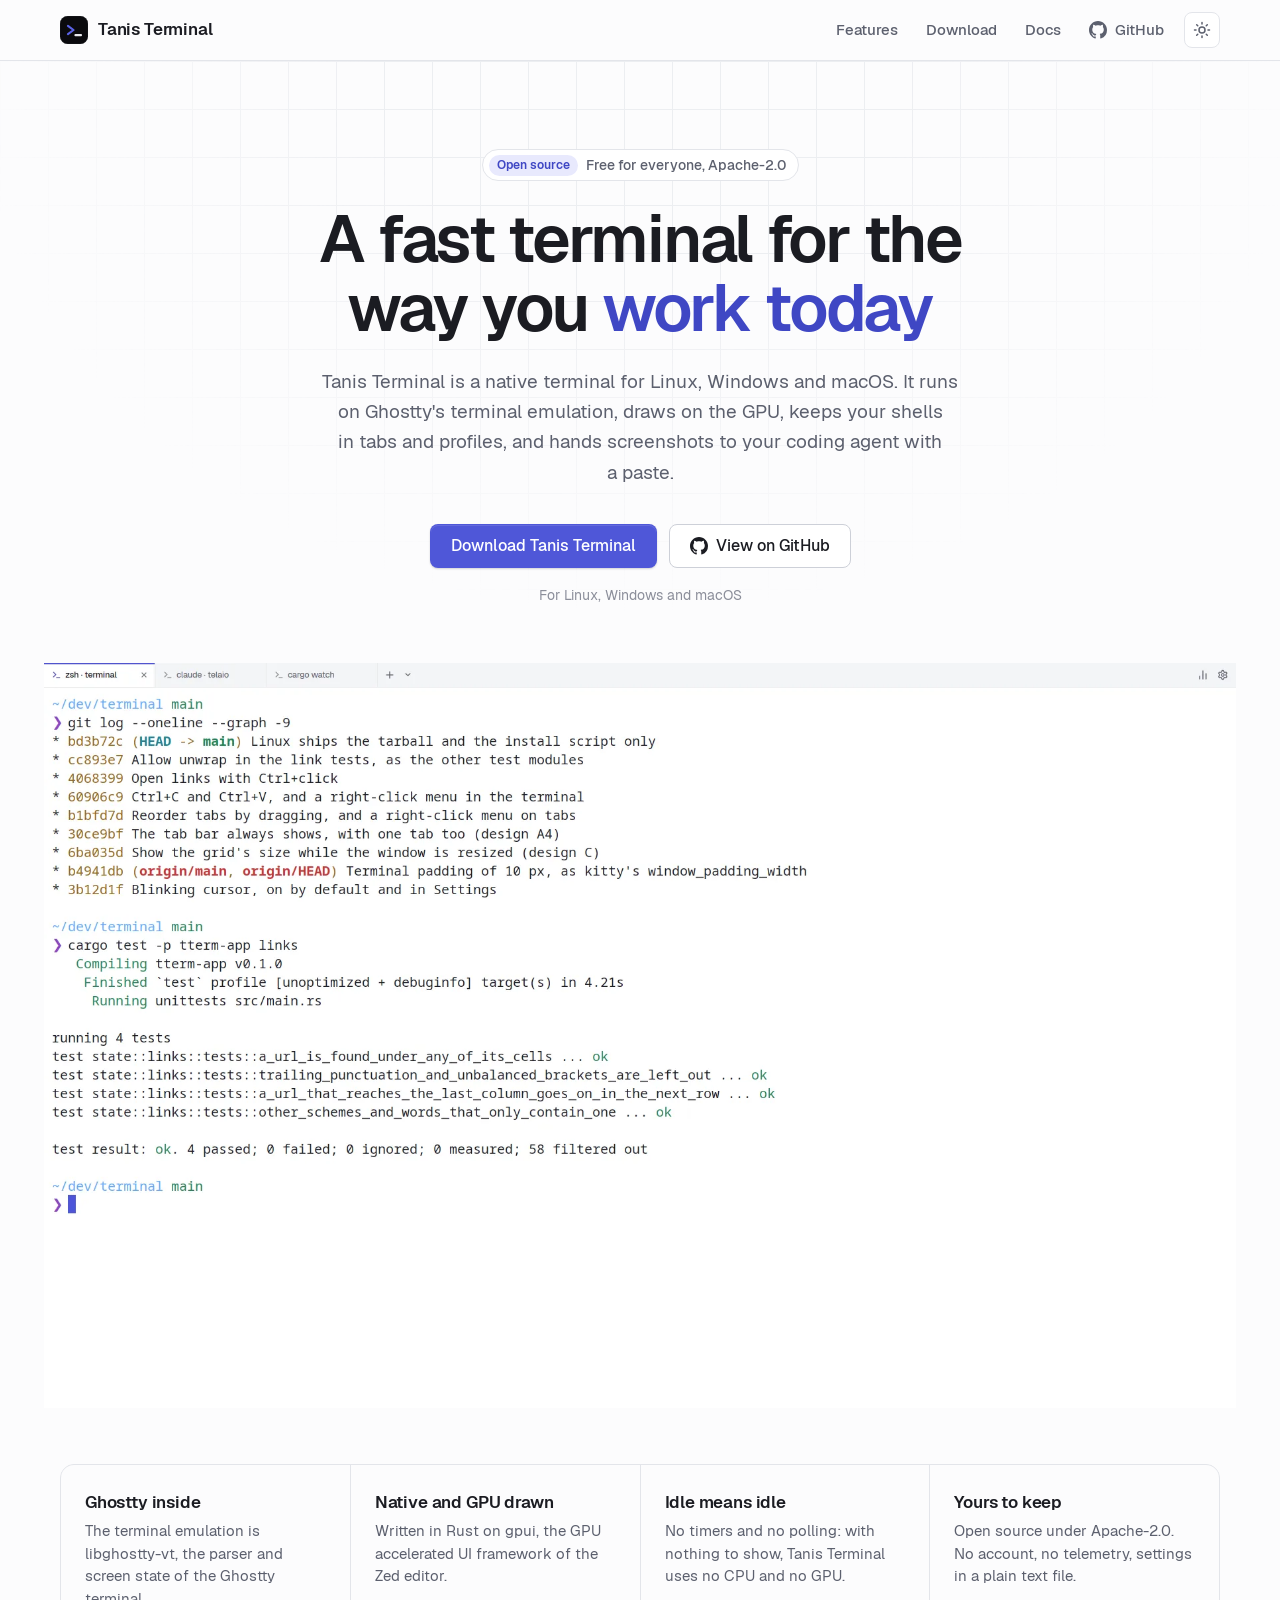
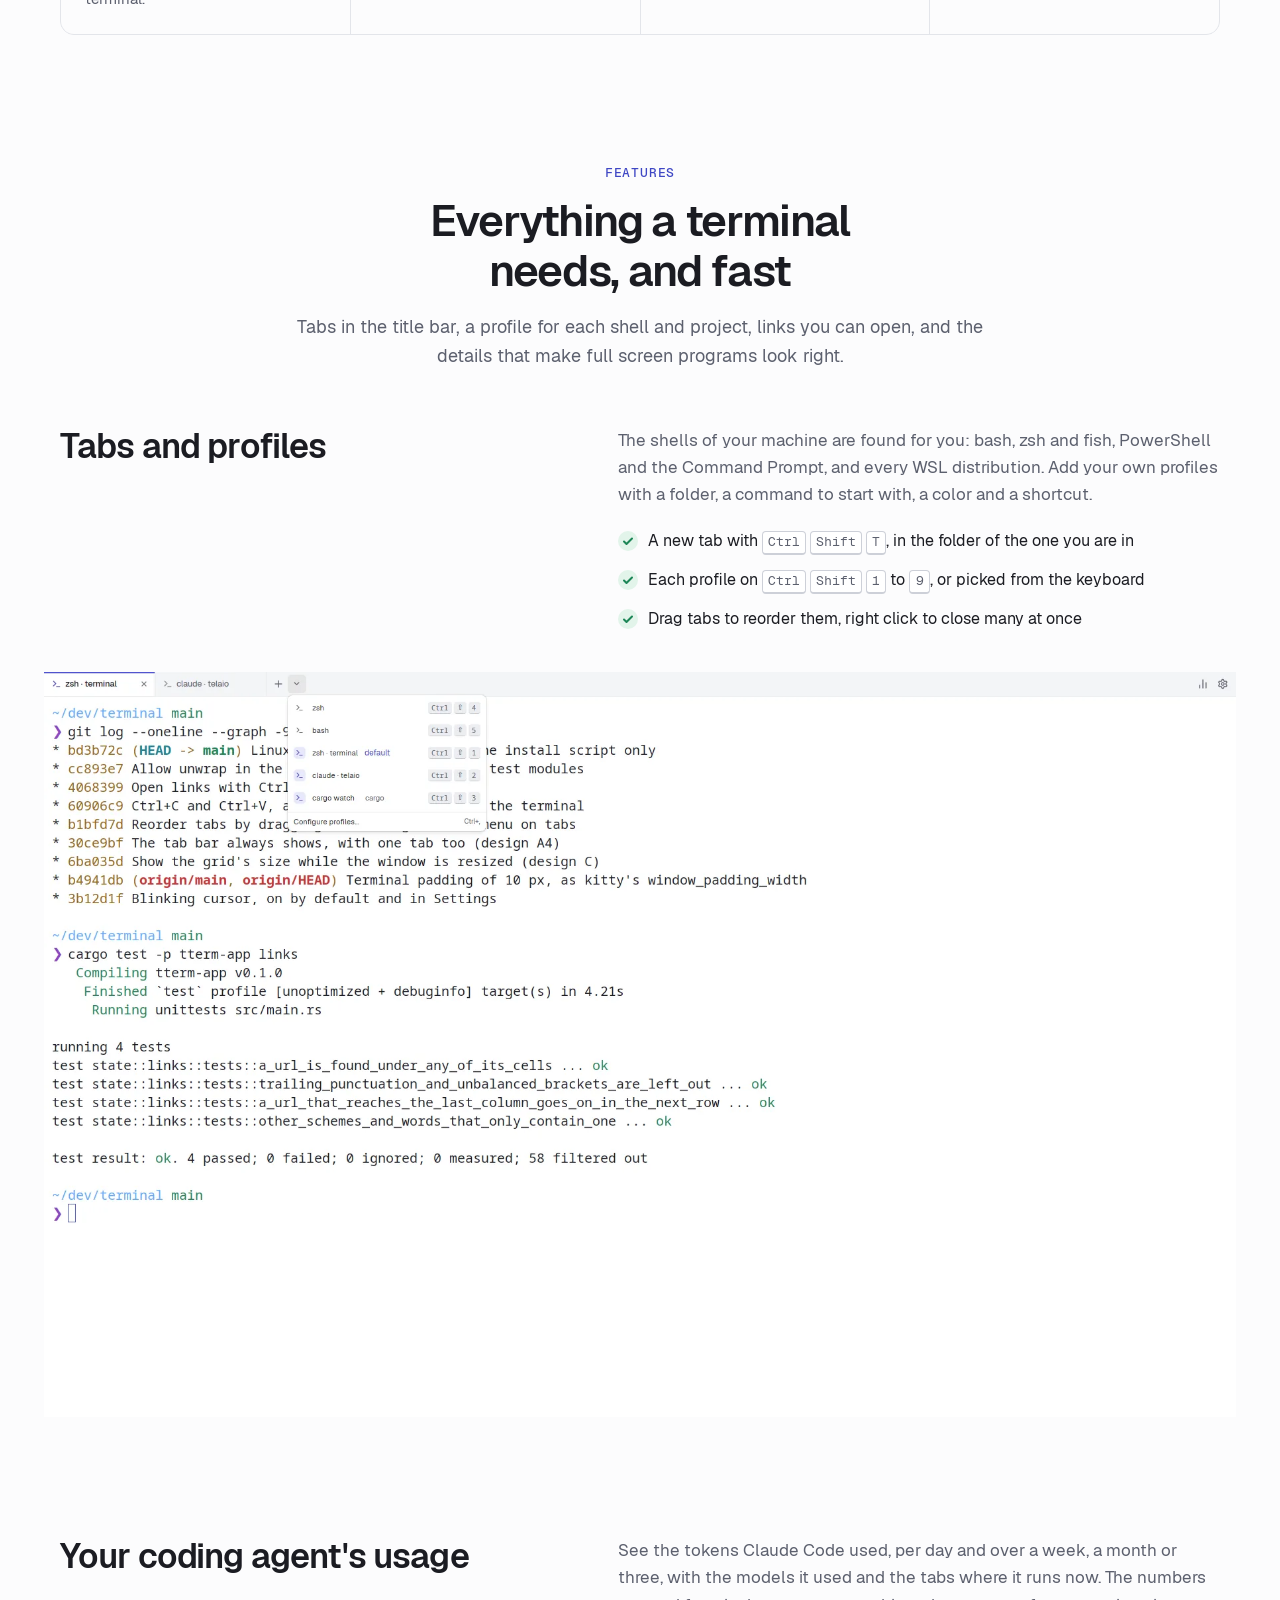
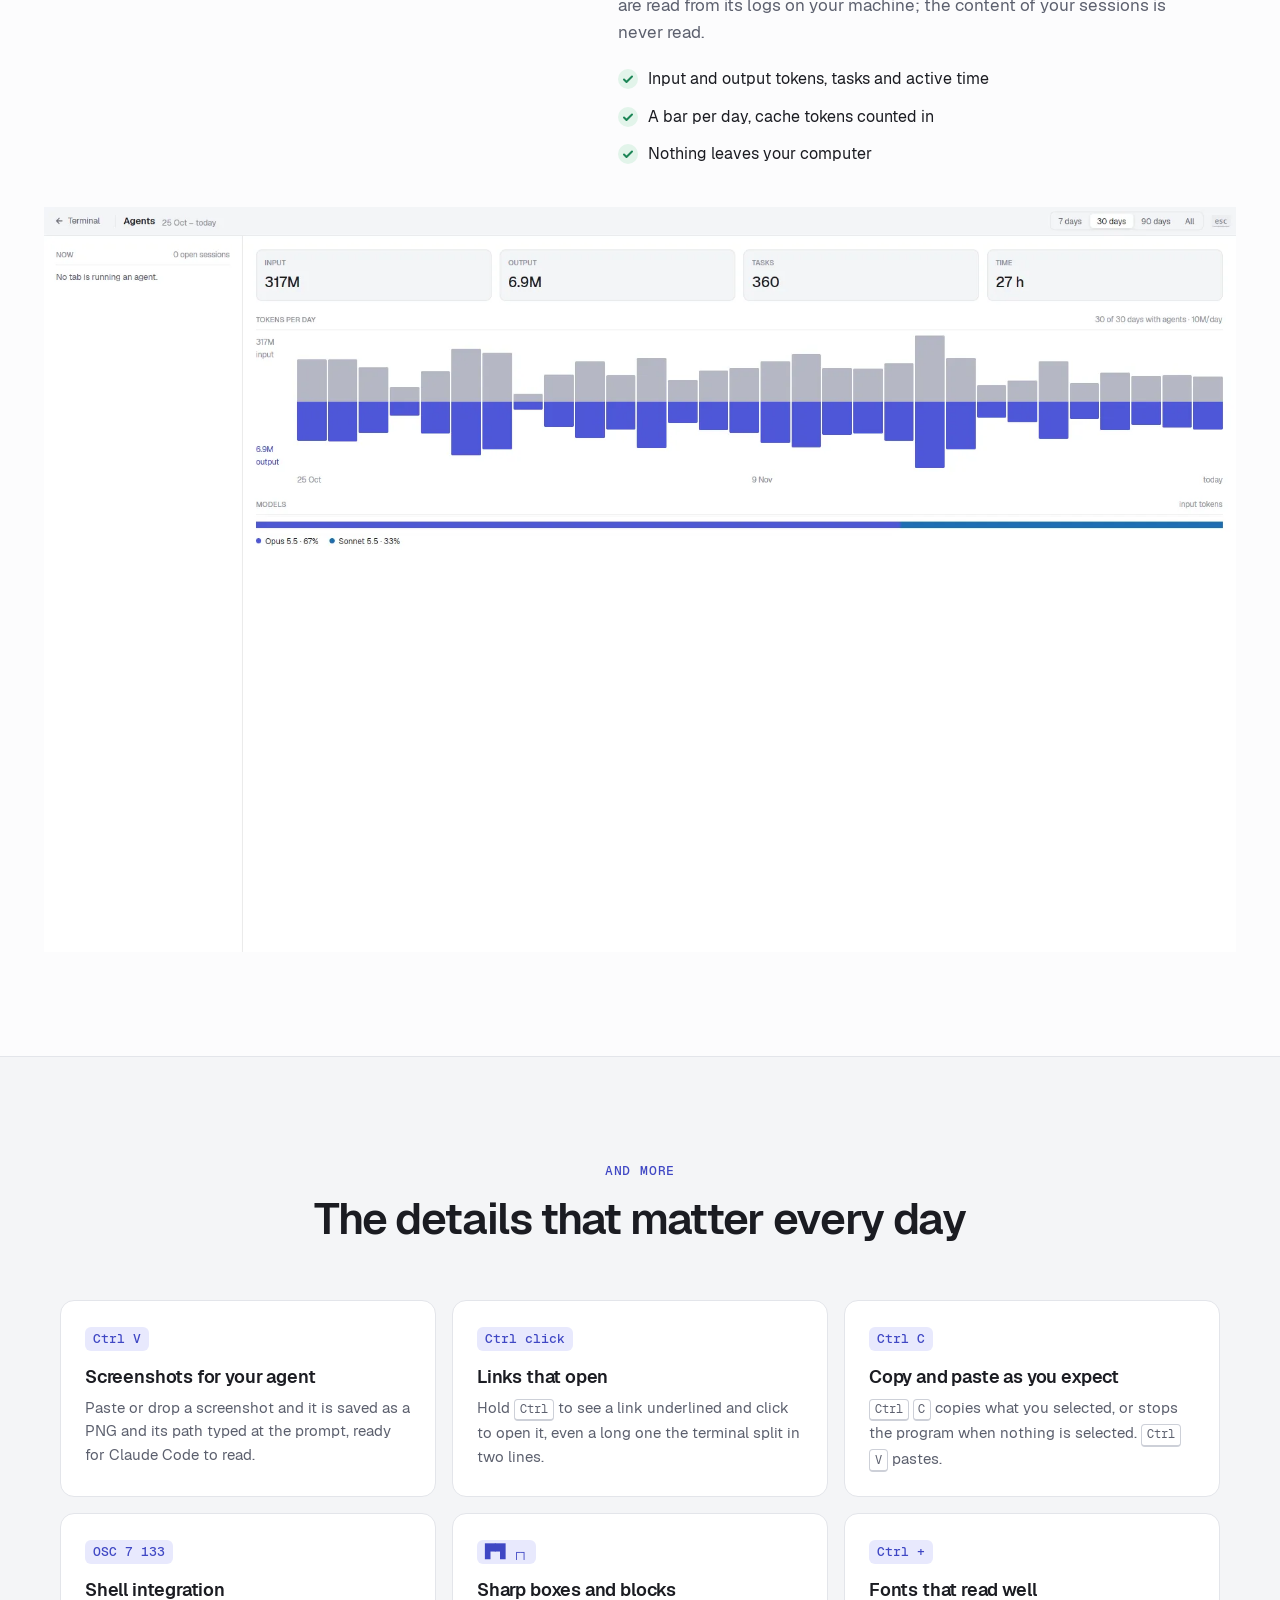
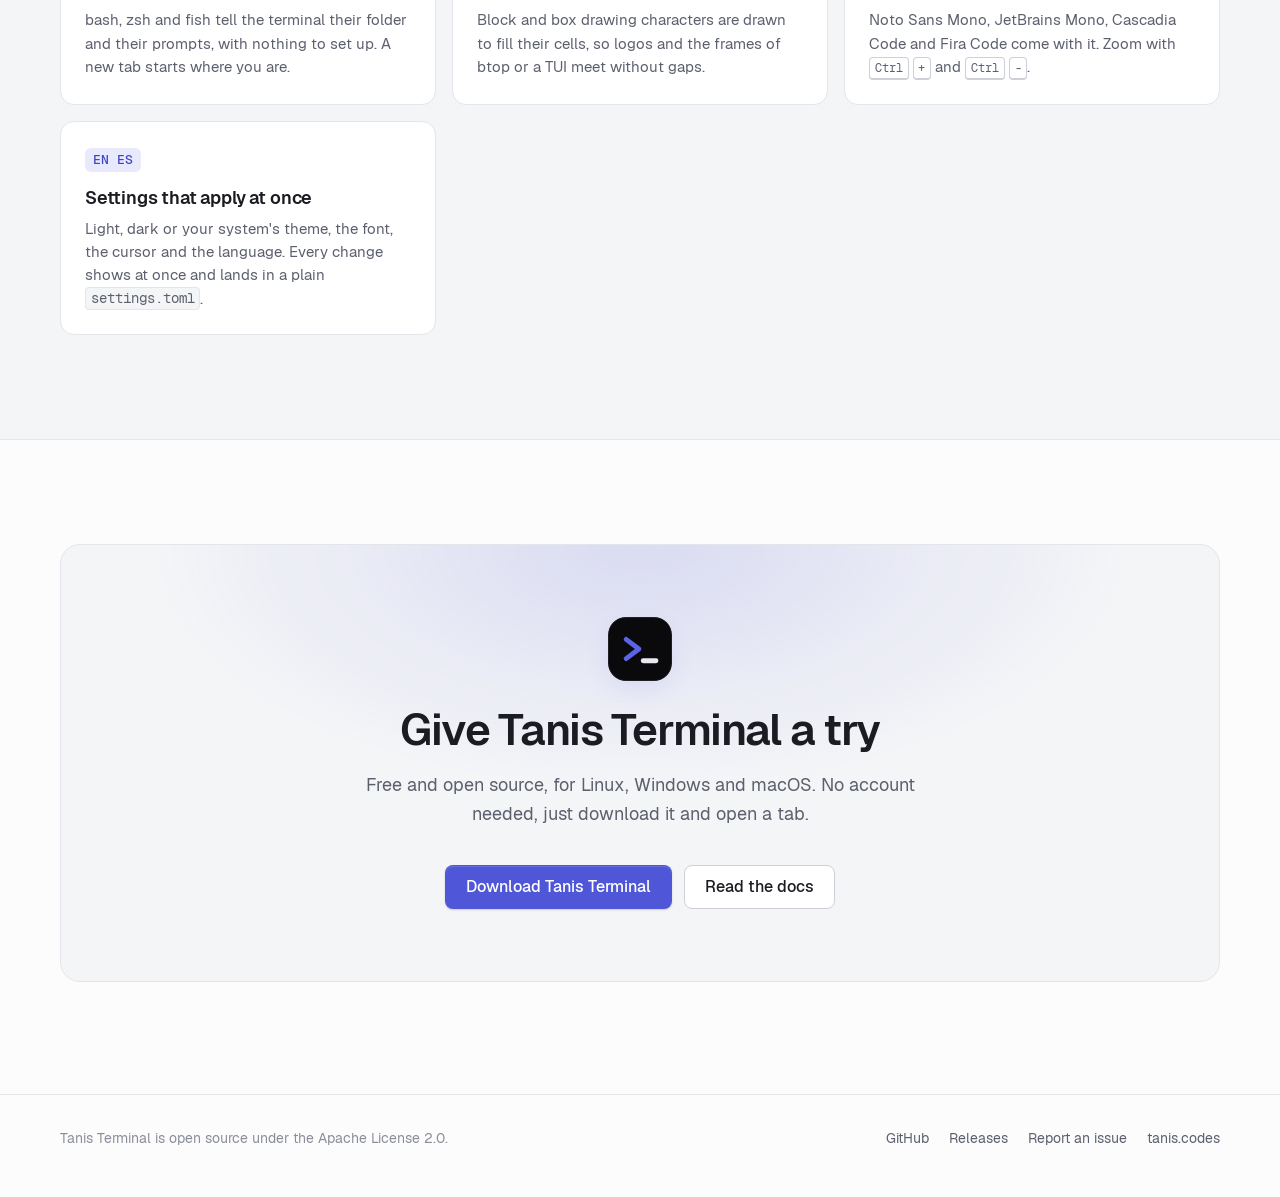
==== site/index.html @ 6de0fdd9 "Website and user docs at terminal.tanis.codes (#12) The site was only serving install.sh, so the add" ====
<!doctype html>
<html lang="en">
<head>
    <meta charset="utf-8">
    <meta name="viewport" content="width=device-width, initial-scale=1">
    <title>Tanis Terminal, a fast native terminal</title>
    <meta name="description" content="Tanis Terminal (tterm) is a fast, native terminal for Linux, Windows and macOS, built on Ghostty's terminal emulation. Tabs and profiles, screenshots ready for coding agents, and nothing running while idle.">
    <meta name="author" content="Estanislao Pérez Nartallo">
    <meta name="color-scheme" content="light dark">
    <meta name="theme-color" content="#fcfcfd" media="(prefers-color-scheme: light)">
    <meta name="theme-color" content="#15161a" media="(prefers-color-scheme: dark)">
    <link rel="canonical" href="https://terminal.tanis.codes/">
    <link rel="icon" href="favicon.ico" sizes="48x48">
    <link rel="icon" href="img/logo.svg" type="image/svg+xml">
    <link rel="apple-touch-icon" href="img/icon-512.png">
    <link rel="manifest" href="site.webmanifest">
    <meta property="og:type" content="website">
    <meta property="og:site_name" content="Tanis Terminal">
    <meta property="og:locale" content="en_US">
    <meta property="og:title" content="Tanis Terminal, a fast native terminal">
    <meta property="og:description" content="Tanis Terminal (tterm) is a fast, native terminal for Linux, Windows and macOS, built on Ghostty's terminal emulation. Tabs and profiles, screenshots ready for coding agents, and nothing running while idle.">
    <meta property="og:url" content="https://terminal.tanis.codes/">
    <meta property="og:image" content="https://terminal.tanis.codes/img/og.png">
    <meta property="og:image:type" content="image/png">
    <meta property="og:image:width" content="1200">
    <meta property="og:image:height" content="630">
    <meta property="og:image:alt" content="The Tanis Terminal window: three tabs in the title bar, a Git log and the output of cargo test.">
    <meta name="twitter:card" content="summary_large_image">
    <meta name="twitter:title" content="Tanis Terminal, a fast native terminal">
    <meta name="twitter:description" content="Tanis Terminal (tterm) is a fast, native terminal for Linux, Windows and macOS, built on Ghostty's terminal emulation. Tabs and profiles, screenshots ready for coding agents, and nothing running while idle.">
    <meta name="twitter:image" content="https://terminal.tanis.codes/img/og.png">
    <script type="application/ld+json">
    {
        "@context": "https://schema.org",
        "@type": "SoftwareApplication",
        "name": "Tanis Terminal",
        "alternateName": "tterm",
        "description": "A fast, native terminal emulator for Linux, Windows and macOS, built on libghostty-vt.",
        "url": "https://terminal.tanis.codes/",
        "downloadUrl": "https://terminal.tanis.codes/install.html",
        "applicationCategory": "DeveloperApplication",
        "operatingSystem": "Linux, Windows, macOS",
        "image": "https://terminal.tanis.codes/img/og.png",
        "screenshot": "https://terminal.tanis.codes/img/hero-light.webp",
        "license": "https://www.apache.org/licenses/LICENSE-2.0",
        "isAccessibleForFree": true,
        "offers": { "@type": "Offer", "price": "0", "priceCurrency": "USD" },
        "author": { "@type": "Person", "name": "Estanislao Pérez Nartallo", "url": "https://tanis.codes" },
        "sameAs": ["https://github.com/tanisperez/terminal"]
    }
    </script>
    <link rel="preload" href="fonts/Geist-Regular.woff2" as="font" type="font/woff2" crossorigin>
    <link rel="preload" href="fonts/Geist-SemiBold.woff2" as="font" type="font/woff2" crossorigin>
    <link rel="stylesheet" href="css/style.css">
    <script src="js/theme.js"></script>
</head>
<body>
    <a class="skip" href="#main">Skip to content</a>

    <header class="site-header">
        <div class="wrap">
            <a class="brand" href="./">
                <img src="img/logo.svg" alt="" width="28" height="28">
                Tanis Terminal
            </a>
            <nav class="nav" aria-label="Main">
                <a class="nav-wide" href="./#features">Features</a>
                <a href="install.html">Download</a>
                <a href="docs/">Docs</a>
                <a class="nav-github" href="https://github.com/tanisperez/terminal" aria-label="Tanis Terminal on GitHub">
                    <svg viewBox="0 0 16 16" aria-hidden="true"><path d="M8 0C3.58 0 0 3.58 0 8c0 3.54 2.29 6.53 5.47 7.59.4.07.55-.17.55-.38 0-.19-.01-.82-.01-1.49-2.01.37-2.53-.49-2.69-.94-.09-.23-.48-.94-.82-1.13-.28-.15-.68-.52-.01-.53.63-.01 1.08.58 1.23.82.72 1.21 1.87.87 2.33.66.07-.52.28-.87.51-1.07-1.78-.2-3.64-.89-3.64-3.95 0-.87.31-1.59.82-2.15-.08-.2-.36-1.02.08-2.12 0 0 .67-.21 2.2.82.64-.18 1.32-.27 2-.27.68 0 1.36.09 2 .27 1.53-1.04 2.2-.82 2.2-.82.44 1.1.16 1.92.08 2.12.51.56.82 1.27.82 2.15 0 3.07-1.87 3.75-3.65 3.95.29.25.54.73.54 1.48 0 1.07-.01 1.93-.01 2.2 0 .21.15.46.55.38A8.013 8.013 0 0016 8c0-4.42-3.58-8-8-8z"/></svg>
                    <span>GitHub</span>
                </a>
                <button class="theme-toggle" type="button" aria-label="Dark theme" title="Switch between light and dark">
                    <svg class="sun" viewBox="0 0 24 24" aria-hidden="true"><circle cx="12" cy="12" r="4"/><path d="M12 2v2M12 20v2M4.93 4.93l1.41 1.41M17.66 17.66l1.41 1.41M2 12h2M20 12h2M6.34 17.66l-1.41 1.41M19.07 4.93l-1.41 1.41"/></svg>
                    <svg class="moon" viewBox="0 0 24 24" aria-hidden="true"><path d="M12 3a6 6 0 0 0 9 9 9 9 0 1 1-9-9z"/></svg>
                </button>
            </nav>
        </div>
    </header>

    <main id="main">
        <section class="hero">
            <div class="wrap">
                <span class="eyebrow"><span class="pill">Open source</span> Free for everyone, Apache-2.0</span>
                <h1>A fast terminal for the way you <span class="accent">work today</span></h1>
                <p class="lead">Tanis Terminal is a native terminal for Linux, Windows and macOS. It runs on Ghostty's terminal emulation, draws on the GPU, keeps your shells in tabs and profiles, and hands screenshots to your coding agent with a paste.</p>
                <div class="actions">
                    <a class="btn btn-primary" href="install.html">Download Tanis Terminal</a>
                    <a class="btn btn-secondary" href="https://github.com/tanisperez/terminal">
                        <svg viewBox="0 0 16 16" aria-hidden="true"><path d="M8 0C3.58 0 0 3.58 0 8c0 3.54 2.29 6.53 5.47 7.59.4.07.55-.17.55-.38 0-.19-.01-.82-.01-1.49-2.01.37-2.53-.49-2.69-.94-.09-.23-.48-.94-.82-1.13-.28-.15-.68-.52-.01-.53.63-.01 1.08.58 1.23.82.72 1.21 1.87.87 2.33.66.07-.52.28-.87.51-1.07-1.78-.2-3.64-.89-3.64-3.95 0-.87.31-1.59.82-2.15-.08-.2-.36-1.02.08-2.12 0 0 .67-.21 2.2.82.64-.18 1.32-.27 2-.27.68 0 1.36.09 2 .27 1.53-1.04 2.2-.82 2.2-.82.44 1.1.16 1.92.08 2.12.51.56.82 1.27.82 2.15 0 3.07-1.87 3.75-3.65 3.95.29.25.54.73.54 1.48 0 1.07-.01 1.93-.01 2.2 0 .21.15.46.55.38A8.013 8.013 0 0016 8c0-4.42-3.58-8-8-8z"/></svg>
                        View on GitHub
                    </a>
                </div>
                <p class="platforms"><span data-version hidden><a href="https://github.com/tanisperez/terminal/releases/latest">Version …</a> · </span>For Linux, Windows and macOS</p>

                <div class="hero-shot">
                    <div class="shot">
                        <img class="light" src="img/hero-light.webp" width="1800" height="1125" fetchpriority="high"
                            alt="The Tanis Terminal window: three tabs in the title bar, a Git log and the output of cargo test.">
                        <img class="dark" src="img/hero-dark.webp" width="1800" height="1125" fetchpriority="high"
                            alt="The Tanis Terminal window: three tabs in the title bar, a Git log and the output of cargo test.">
                    </div>
                </div>
            </div>
        </section>

        <section class="highlights" aria-label="Highlights">
            <div class="wrap">
                <ul>
                    <li><strong>Ghostty inside</strong><span>The terminal emulation is libghostty-vt, the parser and screen state of the Ghostty terminal.</span></li>
                    <li><strong>Native and GPU drawn</strong><span>Written in Rust on gpui, the GPU accelerated UI framework of the Zed editor.</span></li>
                    <li><strong>Idle means idle</strong><span>No timers and no polling: with nothing to show, Tanis Terminal uses no CPU and no GPU.</span></li>
                    <li><strong>Yours to keep</strong><span>Open source under Apache-2.0. No account, no telemetry, settings in a plain text file.</span></li>
                </ul>
            </div>
        </section>

        <section class="section" id="features">
            <div class="wrap">
                <div class="section-head">
                    <span class="kicker">Features</span>
                    <h2>Everything a terminal needs, and fast</h2>
                    <p>Tabs in the title bar, a profile for each shell and project, links you can open, and the details that make full screen programs look right.</p>
                </div>

                <div class="features">
                    <article class="feature">
                        <div class="copy">
                            <h3>Tabs and profiles</h3>
                            <div class="text">
                                <p>The shells of your machine are found for you: bash, zsh and fish, PowerShell and the Command Prompt, and every WSL distribution. Add your own profiles with a folder, a command to start with, a color and a shortcut.</p>
                                <ul class="checks">
                                    <li>A new tab with <kbd>Ctrl</kbd> <kbd>Shift</kbd> <kbd>T</kbd>, in the folder of the one you are in</li>
                                    <li>Each profile on <kbd>Ctrl</kbd> <kbd>Shift</kbd> <kbd>1</kbd> to <kbd>9</kbd>, or picked from the keyboard</li>
                                    <li>Drag tabs to reorder them, right click to close many at once</li>
                                </ul>
                            </div>
                        </div>
                        <div class="shot">
                            <img class="light" src="img/profiles-light.webp" width="1800" height="1125" loading="lazy"
                                alt="The profiles menu open under the tab bar: the detected shells and three profiles of the user, each with its shortcut.">
                            <img class="dark" src="img/profiles-dark.webp" width="1800" height="1125" loading="lazy"
                                alt="The profiles menu open under the tab bar: the detected shells and three profiles of the user, each with its shortcut.">
                        </div>
                    </article>

                    <article class="feature">
                        <div class="copy">
                            <h3>Your coding agent's usage</h3>
                            <div class="text">
                                <p>See the tokens Claude Code used, per day and over a week, a month or three, with the models it used and the tabs where it runs now. The numbers are read from its logs on your machine; the content of your sessions is never read.</p>
                                <ul class="checks">
                                    <li>Input and output tokens, tasks and active time</li>
                                    <li>A bar per day, cache tokens counted in</li>
                                    <li>Nothing leaves your computer</li>
                                </ul>
                            </div>
                        </div>
                        <div class="shot">
                            <img class="light" src="img/usage-light.webp" width="1800" height="1125" loading="lazy"
                                alt="The agent usage screen: totals of input and output tokens, tasks and time for 30 days, a bar per day and the share of each model.">
                            <img class="dark" src="img/usage-dark.webp" width="1800" height="1125" loading="lazy"
                                alt="The agent usage screen: totals of input and output tokens, tasks and time for 30 days, a bar per day and the share of each model.">
                        </div>
                    </article>
                </div>
            </div>
        </section>

        <section class="section section-alt" id="more">
            <div class="wrap">
                <div class="section-head">
                    <span class="kicker">And more</span>
                    <h2>The details that matter every day</h2>
                </div>
                <ul class="grid">
                    <li class="card">
                        <span class="badge">Ctrl V</span>
                        <h3>Screenshots for your agent</h3>
                        <p>Paste or drop a screenshot and it is saved as a PNG and its path typed at the prompt, ready for Claude Code to read.</p>
                    </li>
                    <li class="card">
                        <span class="badge">Ctrl click</span>
                        <h3>Links that open</h3>
                        <p>Hold <kbd>Ctrl</kbd> to see a link underlined and click to open it, even a long one the terminal split in two lines.</p>
                    </li>
                    <li class="card">
                        <span class="badge">Ctrl C</span>
                        <h3>Copy and paste as you expect</h3>
                        <p><kbd>Ctrl</kbd> <kbd>C</kbd> copies what you selected, or stops the program when nothing is selected. <kbd>Ctrl</kbd> <kbd>V</kbd> pastes.</p>
                    </li>
                    <li class="card">
                        <span class="badge">OSC 7 133</span>
                        <h3>Shell integration</h3>
                        <p>bash, zsh and fish tell the terminal their folder and their prompts, with nothing to set up. A new tab starts where you are.</p>
                    </li>
                    <li class="card">
                        <span class="badge">▛▜ ┌┐</span>
                        <h3>Sharp boxes and blocks</h3>
                        <p>Block and box drawing characters are drawn to fill their cells, so logos and the frames of btop or a TUI meet without gaps.</p>
                    </li>
                    <li class="card">
                        <span class="badge">Ctrl +</span>
                        <h3>Fonts that read well</h3>
                        <p>Noto Sans Mono, JetBrains Mono, Cascadia Code and Fira Code come with it. Zoom with <kbd>Ctrl</kbd> <kbd>+</kbd> and <kbd>Ctrl</kbd> <kbd>-</kbd>.</p>
                    </li>
                    <li class="card">
                        <span class="badge">EN ES</span>
                        <h3>Settings that apply at once</h3>
                        <p>Light, dark or your system's theme, the font, the cursor and the language. Every change shows at once and lands in a plain <code>settings.toml</code>.</p>
                    </li>
                </ul>
            </div>
        </section>

        <section class="cta">
            <div class="wrap">
                <div class="cta-box">
                    <img src="img/logo.svg" alt="" width="64" height="64">
                    <h2>Give Tanis Terminal a try</h2>
                    <p>Free and open source, for Linux, Windows and macOS. No account needed, just download it and open a tab.</p>
                    <div class="actions">
                        <a class="btn btn-primary" href="install.html">Download Tanis Terminal</a>
                        <a class="btn btn-secondary" href="docs/">Read the docs</a>
                    </div>
                </div>
            </div>
        </section>
    </main>

    <footer class="site-footer">
        <div class="wrap">
            <span>Tanis Terminal is open source under the Apache License 2.0.</span>
            <nav aria-label="Footer">
                <a href="https://github.com/tanisperez/terminal">GitHub</a>
                <a href="https://github.com/tanisperez/terminal/releases">Releases</a>
                <a href="https://github.com/tanisperez/terminal/issues">Report an issue</a>
                <a href="https://tanis.codes">tanis.codes</a>
            </nav>
        </div>
    </footer>
</body>
</html>
---- site/css/style.css ----
/* Tanis Terminal website, built from Postino's. Colors, type and radii come from telaio's design system,
   which tterm uses unchanged (docs/design-system.md). Plain CSS, no build step. */

@font-face {
    font-family: "Geist";
    src: url("../fonts/Geist-Regular.woff2") format("woff2");
    font-weight: 400;
    font-display: swap;
}
@font-face {
    font-family: "Geist";
    src: url("../fonts/Geist-Medium.woff2") format("woff2");
    font-weight: 500;
    font-display: swap;
}
@font-face {
    font-family: "Geist";
    src: url("../fonts/Geist-SemiBold.woff2") format("woff2");
    font-weight: 600;
    font-display: swap;
}
@font-face {
    font-family: "Geist Mono";
    src: url("../fonts/GeistMono-Regular.woff2") format("woff2");
    font-weight: 400;
    font-display: swap;
}
@font-face {
    font-family: "Geist Mono";
    src: url("../fonts/GeistMono-Medium.woff2") format("woff2");
    font-weight: 500 600;
    font-display: swap;
}

/* Tokens */

:root {
    color-scheme: light dark;

    --bg: light-dark(#fcfcfd, #15161a);
    --surface: light-dark(#f4f5f7, #1b1c21);
    --raised: light-dark(#ffffff, #23252c);
    --border: light-dark(#e3e5ea, #2c2e36);
    --border-strong: light-dark(#cdd0d8, #3b3e48);
    --fg: light-dark(#1b1c22, #e9eaee);
    --fg-muted: light-dark(#5c606e, #a0a3ae);
    --fg-subtle: light-dark(#8b8e9a, #6f7280);
    --accent: light-dark(#4f57d8, #5b63e6);
    --accent-hover: light-dark(#434bc9, #6a72ee);
    --accent-fg: #ffffff;
    --accent-text: light-dark(#3f47c4, #a3a9ff);
    --accent-subtle: light-dark(#e8e9fd, #272b4d);
    --hover: light-dark(#eceef2, #25272e);
    --success: light-dark(#1d8657, #4fc88f);
    --success-subtle: light-dark(#e2f4ea, #15302a);
    --warning: light-dark(#9a6500, #e8b75a);
    --danger: light-dark(#cf3535, #f27171);
    --danger-subtle: light-dark(#fde7e7, #3b1e21);
    --info: light-dark(#1c6fb0, #62b3f0);
    --m-patch: light-dark(#7a4fd6, #b597f7);
    --syn-key: light-dark(#3f47c4, #a3a9ff);
    --syn-str: light-dark(#1d7a4f, #86d7a5);
    --syn-num: light-dark(#9a6500, #e8b75a);
    --glow: light-dark(rgba(79, 87, 216, 0.16), rgba(91, 99, 230, 0.22));

    --font: "Geist", ui-sans-serif, system-ui, -apple-system, "Segoe UI", sans-serif;
    --mono: "Geist Mono", ui-monospace, "SFMono-Regular", Menlo, Consolas, monospace;

    --r-sm: 6px;
    --r-md: 8px;
    --r-lg: 10px;
    --r-xl: 14px;

    --page: 1160px;
    --gutter: 24px;
}

/* js/theme.js sets data-theme from the visitor's choice or the system. Without JavaScript the
   page still follows the system through color-scheme. */
:root[data-theme="light"] {
    color-scheme: light;
}

:root[data-theme="dark"] {
    color-scheme: dark;
}

/* Base */

*,
*::before,
*::after {
    box-sizing: border-box;
}

html {
    -webkit-text-size-adjust: 100%;
    scroll-behavior: smooth;
}

body {
    margin: 0;
    background: var(--bg);
    color: var(--fg);
    font-family: var(--font);
    font-size: 16px;
    line-height: 1.6;
    -webkit-font-smoothing: antialiased;
    -moz-osx-font-smoothing: grayscale;
    text-rendering: optimizeLegibility;
}

img {
    display: block;
    max-width: 100%;
    height: auto;
}

a {
    color: var(--accent-text);
    text-decoration: none;
}

a:hover {
    text-decoration: underline;
    text-underline-offset: 3px;
}

:focus-visible {
    outline: 2px solid var(--accent);
    outline-offset: 2px;
    border-radius: var(--r-sm);
}

h1,
h2,
h3 {
    margin: 0;
    line-height: 1.15;
    font-weight: 600;
    letter-spacing: -0.02em;
    text-wrap: balance;
}

p {
    margin: 0;
    text-wrap: pretty;
}

code,
kbd,
pre {
    font-family: var(--mono);
}

code {
    /* Long paths break instead of widening the page. Code blocks and nowrap cells are unaffected. */
    overflow-wrap: anywhere;
    font-size: 0.9em;
    padding: 0.1em 0.35em;
    border-radius: 4px;
    background: var(--surface);
    border: 1px solid var(--border);
}

kbd {
    display: inline-block;
    font-size: 0.8em;
    padding: 0.05em 0.4em;
    border-radius: 4px;
    border: 1px solid var(--border-strong);
    border-bottom-width: 2px;
    background: var(--raised);
    color: var(--fg-muted);
}

.wrap {
    width: 100%;
    max-width: calc(var(--page) + 2 * var(--gutter));
    margin: 0 auto;
    padding: 0 var(--gutter);
}

.skip {
    position: absolute;
    left: -9999px;
}

.skip:focus {
    left: 16px;
    top: 16px;
    z-index: 10;
    padding: 8px 12px;
    background: var(--raised);
    border-radius: var(--r-md);
}

/* Header */

.site-header {
    position: sticky;
    top: 0;
    z-index: 5;
    background: color-mix(in srgb, var(--bg) 82%, transparent);
    backdrop-filter: saturate(1.4) blur(12px);
    -webkit-backdrop-filter: saturate(1.4) blur(12px);
    border-bottom: 1px solid var(--border);
}

.site-header .wrap {
    display: flex;
    align-items: center;
    gap: 24px;
    height: 60px;
}

.brand {
    display: inline-flex;
    align-items: center;
    gap: 10px;
    color: var(--fg);
    font-weight: 600;
    font-size: 17px;
    letter-spacing: -0.01em;
}

.brand:hover {
    text-decoration: none;
}

.brand img {
    width: 28px;
    height: 28px;
}

.nav {
    display: flex;
    align-items: center;
    gap: 4px;
    margin-left: auto;
}

.nav a {
    padding: 6px 12px;
    border-radius: var(--r-sm);
    color: var(--fg-muted);
    font-size: 15px;
    font-weight: 500;
}

.nav a:hover {
    color: var(--fg);
    background: var(--hover);
    text-decoration: none;
}

.nav a[aria-current="page"] {
    color: var(--fg);
}

.nav .nav-github {
    display: inline-flex;
    align-items: center;
    gap: 8px;
}

.nav svg {
    width: 18px;
    height: 18px;
    fill: currentColor;
}

/* Theme switch: shows the sun in light mode and the moon in dark mode. Hidden without
   JavaScript, where the page simply follows the system. */
.theme-toggle {
    display: none;
    place-items: center;
    width: 36px;
    height: 36px;
    margin-left: 4px;
    padding: 0;
    border: 1px solid var(--border);
    border-radius: var(--r-md);
    background: var(--raised);
    color: var(--fg-muted);
    cursor: pointer;
    transition:
        background-color 0.15s,
        color 0.15s;
}

:root[data-theme] .theme-toggle {
    display: grid;
}

.theme-toggle:hover {
    background: var(--hover);
    color: var(--fg);
}

.theme-toggle svg {
    grid-area: 1 / 1;
    width: 18px;
    height: 18px;
    fill: none;
    stroke: currentColor;
    stroke-width: 2;
    stroke-linecap: round;
    stroke-linejoin: round;
}

:root[data-theme="dark"] .theme-toggle .sun,
:root[data-theme="light"] .theme-toggle .moon {
    display: none;
}

/* Buttons */

.btn {
    display: inline-flex;
    align-items: center;
    justify-content: center;
    gap: 8px;
    height: 44px;
    padding: 0 20px;
    border-radius: var(--r-md);
    border: 1px solid transparent;
    font-size: 16px;
    font-weight: 500;
    white-space: nowrap;
    transition:
        background-color 0.15s,
        border-color 0.15s,
        color 0.15s;
}

.btn:hover {
    text-decoration: none;
}

.btn svg {
    width: 18px;
    height: 18px;
    fill: currentColor;
}

.btn-primary {
    background: var(--accent);
    color: var(--accent-fg);
    box-shadow:
        0 1px 0 rgba(255, 255, 255, 0.12) inset,
        0 1px 2px rgba(16, 18, 40, 0.18);
}

.btn-primary:hover {
    background: var(--accent-hover);
}

.btn-secondary {
    background: var(--raised);
    color: var(--fg);
    border-color: var(--border-strong);
}

.btn-secondary:hover {
    background: var(--hover);
}

/* Hero */

.hero {
    position: relative;
    padding: 88px 0 0;
    overflow: hidden;
}

.hero::before {
    content: "";
    position: absolute;
    inset: 0;
    background-image:
        linear-gradient(var(--border) 1px, transparent 1px),
        linear-gradient(90deg, var(--border) 1px, transparent 1px);
    background-size: 48px 48px;
    mask-image: radial-gradient(ellipse 70% 55% at 50% 0%, #000 30%, transparent 75%);
    -webkit-mask-image: radial-gradient(ellipse 70% 55% at 50% 0%, #000 30%, transparent 75%);
    opacity: 0.6;
    pointer-events: none;
}

.hero .wrap {
    position: relative;
    text-align: center;
}

.eyebrow {
    display: inline-flex;
    align-items: center;
    gap: 8px;
    padding: 4px 12px 4px 6px;
    border-radius: 999px;
    border: 1px solid var(--border);
    background: var(--raised);
    color: var(--fg-muted);
    font-size: 14px;
    font-weight: 500;
}

.eyebrow .pill {
    padding: 1px 8px;
    border-radius: 999px;
    background: var(--accent-subtle);
    color: var(--accent-text);
    font-size: 12px;
    font-weight: 600;
}

.hero h1 {
    max-width: 880px;
    margin: 24px auto 0;
    font-size: clamp(38px, 6.4vw, 66px);
    letter-spacing: -0.035em;
    line-height: 1.04;
}

.hero h1 .accent {
    color: var(--accent-text);
}

.hero .lead {
    max-width: 640px;
    margin: 24px auto 0;
    color: var(--fg-muted);
    font-size: clamp(17px, 2vw, 19px);
}

.actions {
    display: flex;
    flex-wrap: wrap;
    justify-content: center;
    gap: 12px;
    margin-top: 36px;
}

.platforms {
    margin-top: 16px;
    color: var(--fg-subtle);
    font-size: 14px;
}

.hero-shot {
    position: relative;
    margin: 56px auto 0;
    max-width: 1240px;
}

.hero-shot::before {
    content: "";
    position: absolute;
    inset: 8% 6% 20%;
    background: radial-gradient(closest-side, var(--glow), transparent);
    filter: blur(40px);
    z-index: -1;
}

/* The screenshots carry the window's own soft shadow and transparent margin, so the frame
   pulls them out by that margin to line the window edges up with the page grid. */
.shot img {
    width: 100%;
}

/* Every screenshot comes in both themes and shows the one that matches the page. */
.shot .dark,
:root[data-theme="dark"] .shot .light {
    display: none;
}

:root[data-theme="dark"] .shot .dark {
    display: block;
}

@media (prefers-color-scheme: dark) {
    :root:not([data-theme]) .shot .light {
        display: none;
    }

    :root:not([data-theme]) .shot .dark {
        display: block;
    }
}

.hero-shot .shot {
    margin: 0 -1.4%;
}

/* Highlights strip */

.highlights {
    padding: 56px 0 24px;
}

.highlights ul {
    display: grid;
    grid-template-columns: repeat(4, 1fr);
    gap: 1px;
    margin: 0;
    padding: 0;
    list-style: none;
    border: 1px solid var(--border);
    border-radius: var(--r-xl);
    background: var(--border);
    overflow: hidden;
}

.highlights li {
    padding: 24px;
    background: var(--bg);
}

.highlights strong {
    display: block;
    font-size: 17px;
    font-weight: 600;
    letter-spacing: -0.01em;
}

.highlights span {
    display: block;
    margin-top: 4px;
    color: var(--fg-muted);
    font-size: 15px;
    line-height: 1.5;
}

/* Sections */

.section {
    padding: 104px 0;
}

.section-alt {
    background: var(--surface);
    border-top: 1px solid var(--border);
    border-bottom: 1px solid var(--border);
}

.section-head {
    max-width: 720px;
    margin: 0 auto 56px;
    text-align: center;
}

.kicker {
    display: block;
    margin-bottom: 12px;
    color: var(--accent-text);
    font-family: var(--mono);
    font-size: 13px;
    font-weight: 500;
    letter-spacing: 0.06em;
    text-transform: uppercase;
}

.section h2 {
    font-size: clamp(30px, 4.2vw, 44px);
    letter-spacing: -0.03em;
}

.section-head p {
    margin-top: 16px;
    color: var(--fg-muted);
    font-size: 18px;
}

/* Demo video. Mobile first: edge to edge on phones, framed like the screenshots from 641px. */

.demo-video {
    margin: 0 calc(-1 * var(--gutter));
}

.demo-video video {
    display: block;
    width: 100%;
    height: auto;
    background: var(--surface);
    border-block: 1px solid var(--border);
}

@media (min-width: 641px) {
    .demo-video {
        max-width: 1240px;
        margin: 0 auto;
    }

    .demo-video video {
        border: 1px solid var(--border);
        border-radius: var(--r-xl);
        box-shadow: 0 24px 64px -24px rgba(0, 0, 0, 0.35);
    }
}

.checks {
    display: grid;
    gap: 12px;
    margin: 28px 0 0;
    padding: 0;
    list-style: none;
}

.checks li {
    position: relative;
    padding-left: 30px;
    color: var(--fg);
}

.checks li::before,
.checks li::after {
    content: "";
    position: absolute;
    left: 0;
    top: 3px;
    width: 20px;
    height: 20px;
    border-radius: 50%;
}

.checks li::before {
    background: var(--success-subtle);
}

/* The tick is a mask, so it takes the theme's success color. */
.checks li::after {
    background: var(--success);
    mask: url("data:image/svg+xml,%3Csvg xmlns='http://www.w3.org/2000/svg' viewBox='0 0 20 20'%3E%3Cpath d='M6 10.5l2.5 2.5L14 7.5' fill='none' stroke='%23000' stroke-width='2' stroke-linecap='round' stroke-linejoin='round'/%3E%3C/svg%3E")
        center / 20px no-repeat;
}

.code {
    border: 1px solid var(--border);
    border-radius: var(--r-xl);
    background: var(--raised);
    box-shadow:
        0 1px 2px rgba(16, 18, 40, 0.04),
        0 12px 32px -12px rgba(16, 18, 40, 0.14);
    overflow: hidden;
}

.code pre {
    margin: 0;
    padding: 16px 20px;
    overflow-x: auto;
    font-size: 13.5px;
    line-height: 1.7;
    color: var(--fg);
    tab-size: 2;
}

.code .cm {
    color: var(--fg-subtle);
}

/* Feature rows */

.features {
    display: grid;
    gap: 120px;
}

.feature {
    display: grid;
    grid-template-columns: minmax(0, 5fr) minmax(0, 6fr);
    gap: 24px 56px;
    align-items: start;
}

.feature .copy {
    display: contents;
}

.feature h3 {
    font-size: clamp(26px, 3vw, 34px);
    letter-spacing: -0.025em;
}

.feature .text p {
    color: var(--fg-muted);
    font-size: 17px;
}

.feature .text .checks {
    margin-top: 20px;
    font-size: 16px;
}

.feature .shot {
    grid-column: 1 / -1;
    margin: 16px -1.4% 0;
}

/* Load testing: its feature rows sit under the section's video. */
.load-features {
    margin-top: 120px;
}

/* The Export menu next to the first page of the PDF report it makes. The page is always light,
   like the report, so it gets a sheet's border and shadow on either theme. */
.feature .report-pair {
    display: grid;
    grid-template-columns: minmax(0, 3fr) minmax(0, 2fr);
    gap: 40px;
    align-items: center;
    margin: 16px 0 0;
}

/* A crop of the window, so it gets the frame the full screenshots have from their own window. */
.report-menu img {
    border: 1px solid var(--border);
    border-radius: 10px;
    box-shadow: 0 24px 64px -24px rgba(0, 0, 0, 0.35);
}

.report-pair .report-page {
    border: 1px solid var(--border);
    border-radius: 6px;
    background: #fff;
    box-shadow: 0 24px 64px -24px rgba(0, 0, 0, 0.35);
}

/* Grid of small capabilities */

.grid {
    display: grid;
    grid-template-columns: repeat(3, minmax(0, 1fr));
    gap: 16px;
    margin: 0;
    padding: 0;
    list-style: none;
}

.card {
    padding: 24px;
    border: 1px solid var(--border);
    border-radius: var(--r-xl);
    background: var(--raised);
    transition:
        border-color 0.15s,
        transform 0.15s;
}

.card:hover {
    border-color: var(--border-strong);
}

.badge {
    display: inline-block;
    padding: 2px 8px;
    border-radius: var(--r-sm);
    background: var(--accent-subtle);
    color: var(--accent-text);
    font-family: var(--mono);
    font-size: 12.5px;
    font-weight: 600;
}

.card h3 {
    margin-top: 16px;
    font-size: 18px;
    letter-spacing: -0.01em;
}

.card p {
    margin-top: 8px;
    color: var(--fg-muted);
    font-size: 15px;
    line-height: 1.55;
}

/* Call to action */

.cta {
    padding: 104px 0 112px;
    text-align: center;
}

.cta-box {
    position: relative;
    padding: 72px 32px;
    border: 1px solid var(--border);
    border-radius: 20px;
    background:
        radial-gradient(ellipse 60% 80% at 50% 0%, var(--glow), transparent 70%),
        var(--surface);
    overflow: hidden;
}

.cta-box img {
    width: 64px;
    height: 64px;
    margin: 0 auto 24px;
    border-radius: 18px;
    box-shadow: 0 10px 30px -8px var(--glow);
}

.cta h1,
.cta h2 {
    font-size: clamp(30px, 4.2vw, 44px);
    letter-spacing: -0.03em;
}

.cta p {
    max-width: 560px;
    margin: 16px auto 0;
    color: var(--fg-muted);
    font-size: 18px;
}

/* Footer */

.site-footer {
    padding: 32px 0 48px;
    border-top: 1px solid var(--border);
    color: var(--fg-subtle);
    font-size: 14px;
}

.site-footer .wrap {
    display: flex;
    flex-wrap: wrap;
    align-items: center;
    justify-content: space-between;
    gap: 16px;
}

.site-footer nav {
    display: flex;
    flex-wrap: wrap;
    gap: 20px;
}

.site-footer a {
    color: var(--fg-muted);
}

/* Install page */

.page-head {
    padding: 80px 0 48px;
    text-align: center;
}

.page-head h1 {
    font-size: clamp(36px, 5.4vw, 56px);
    letter-spacing: -0.035em;
}

.page-head p {
    max-width: 620px;
    margin: 20px auto 0;
    color: var(--fg-muted);
    font-size: 18px;
}

.downloads {
    display: grid;
    grid-template-columns: repeat(3, minmax(0, 1fr));
    gap: 16px;
    margin: 0;
    padding: 0;
    list-style: none;
}

.download {
    display: flex;
    flex-direction: column;
    padding: 28px;
    border: 1px solid var(--border);
    border-radius: var(--r-xl);
    background: var(--raised);
}

.download svg.os {
    width: 32px;
    height: 32px;
    fill: var(--fg);
}

.download h2 {
    margin-top: 16px;
    font-size: 22px;
    letter-spacing: -0.02em;
}

.download p {
    flex: 1;
    margin-top: 6px;
    color: var(--fg-muted);
    font-size: 15px;
}

.download .btn {
    margin-top: 24px;
}

.download .alt {
    margin-top: 12px;
    font-size: 14px;
    color: var(--fg-subtle);
}

.channels {
    display: grid;
    /* minmax(0, 1fr): without it the column grows to the longest code line on phones. */
    grid-template-columns: minmax(0, 1fr);
    gap: 16px;
    max-width: 880px;
    margin: 0 auto;
}

.channel {
    padding: 28px;
    border: 1px solid var(--border);
    border-radius: var(--r-xl);
    background: var(--raised);
}

.channel h3 {
    display: flex;
    flex-wrap: wrap;
    align-items: baseline;
    gap: 4px 12px;
    font-size: 20px;
    letter-spacing: -0.015em;
}

.channel h3 small {
    color: var(--fg-subtle);
    font-size: 14px;
    font-weight: 400;
    letter-spacing: 0;
}

.channel p {
    margin-top: 8px;
    color: var(--fg-muted);
    font-size: 15px;
}

.channel .code {
    display: flex;
    align-items: flex-start;
    margin-top: 16px;
    border-radius: var(--r-lg);
    box-shadow: none;
}

.channel .code pre {
    /* min-width 0: long lines scroll inside the block instead of widening it. */
    flex: 1;
    min-width: 0;
    font-size: 13px;
}

/* Added by js/copy.js, in its own column so it never covers a scrolled line. Always visible:
   there is no hover on a phone. */
.copy-code {
    flex: none;
    margin: 12px 12px 0 0;
    padding: 3px 10px;
    border: 1px solid var(--border);
    border-radius: var(--r-sm);
    background: var(--raised);
    color: var(--fg-muted);
    font: inherit;
    font-size: 12px;
    cursor: pointer;
}

.copy-code:hover,
.copy-code:focus-visible {
    color: var(--fg);
}

.channel .code pre .prompt {
    color: var(--fg-subtle);
    user-select: none;
}

.note {
    margin-top: 16px;
    padding: 12px 16px;
    border-radius: var(--r-md);
    background: var(--surface);
    border: 1px solid var(--border);
    color: var(--fg-muted);
    font-size: 14px;
}

.note strong {
    color: var(--fg);
}

/* Responsive */

@media (max-width: 980px) {
    .feature {
        grid-template-columns: minmax(0, 1fr);
        gap: 32px;
    }

    .feature {
        gap: 16px;
    }

    .feature .shot {
        margin-top: 16px;
    }

    .features {
        gap: 88px;
    }

    .load-features {
        margin-top: 88px;
    }

    .highlights ul {
        grid-template-columns: repeat(2, 1fr);
    }

    .grid {
        grid-template-columns: repeat(2, minmax(0, 1fr));
    }

    .downloads {
        grid-template-columns: minmax(0, 1fr);
        max-width: 560px;
        margin: 0 auto;
    }
}

@media (max-width: 640px) {
    :root {
        --gutter: 16px;
    }

    .feature .report-pair {
        grid-template-columns: minmax(0, 1fr);
        gap: 24px;
    }

    .site-header .wrap {
        gap: 12px;
    }

    .nav a {
        padding: 6px 8px;
    }

    .theme-toggle {
        margin-left: 0;
    }

    .nav .nav-github span,
    .nav .nav-wide {
        display: none;
    }

    .hero {
        padding-top: 56px;
    }

    .actions .btn {
        flex: 1 1 100%;
    }

    .section,
    .cta {
        padding: 72px 0;
    }

    .section-head {
        margin-bottom: 40px;
    }

    .highlights ul,
    .grid {
        grid-template-columns: minmax(0, 1fr);
    }

    .code pre {
        font-size: 12.5px;
        padding: 14px 16px;
    }

    .cta-box {
        padding: 56px 20px;
    }

    .channel,
    .download {
        padding: 22px;
    }
}

@media (prefers-reduced-motion: reduce) {
    html {
        scroll-behavior: auto;
    }

    * {
        transition: none !important;
    }
}

/* The Linux package picker. js/download.js makes the Download button follow it, so without
   JavaScript (no data-theme on the root, see js/theme.js) it stays hidden. */
.download .picker {
    position: relative;
    display: none;
    margin-top: 24px;
}

:root[data-theme] .download .picker {
    display: block;
}

:root[data-theme] .download .picker + .btn {
    margin-top: 12px;
}

.download .picker select {
    appearance: none;
    width: 100%;
    height: 44px;
    padding: 0 40px 0 14px;
    border: 1px solid var(--border-strong);
    border-radius: var(--r-md);
    background: var(--raised);
    color: var(--fg);
    font: inherit;
    font-size: 15px;
    cursor: pointer;
    transition: background-color 0.15s, border-color 0.15s;
}

.download .picker select:hover {
    background: var(--hover);
}

.download .picker select:focus-visible {
    outline: 2px solid var(--accent);
    outline-offset: 2px;
}

.download .picker::after {
    content: "";
    position: absolute;
    top: 50%;
    right: 17px;
    width: 7px;
    height: 7px;
    border-right: 1.5px solid var(--fg-muted);
    border-bottom: 1.5px solid var(--fg-muted);
    transform: translateY(-70%) rotate(45deg);
    pointer-events: none;
}

.release-line {
    margin-top: 24px;
    text-align: center;
    color: var(--fg-subtle);
    font-size: 14px;
}
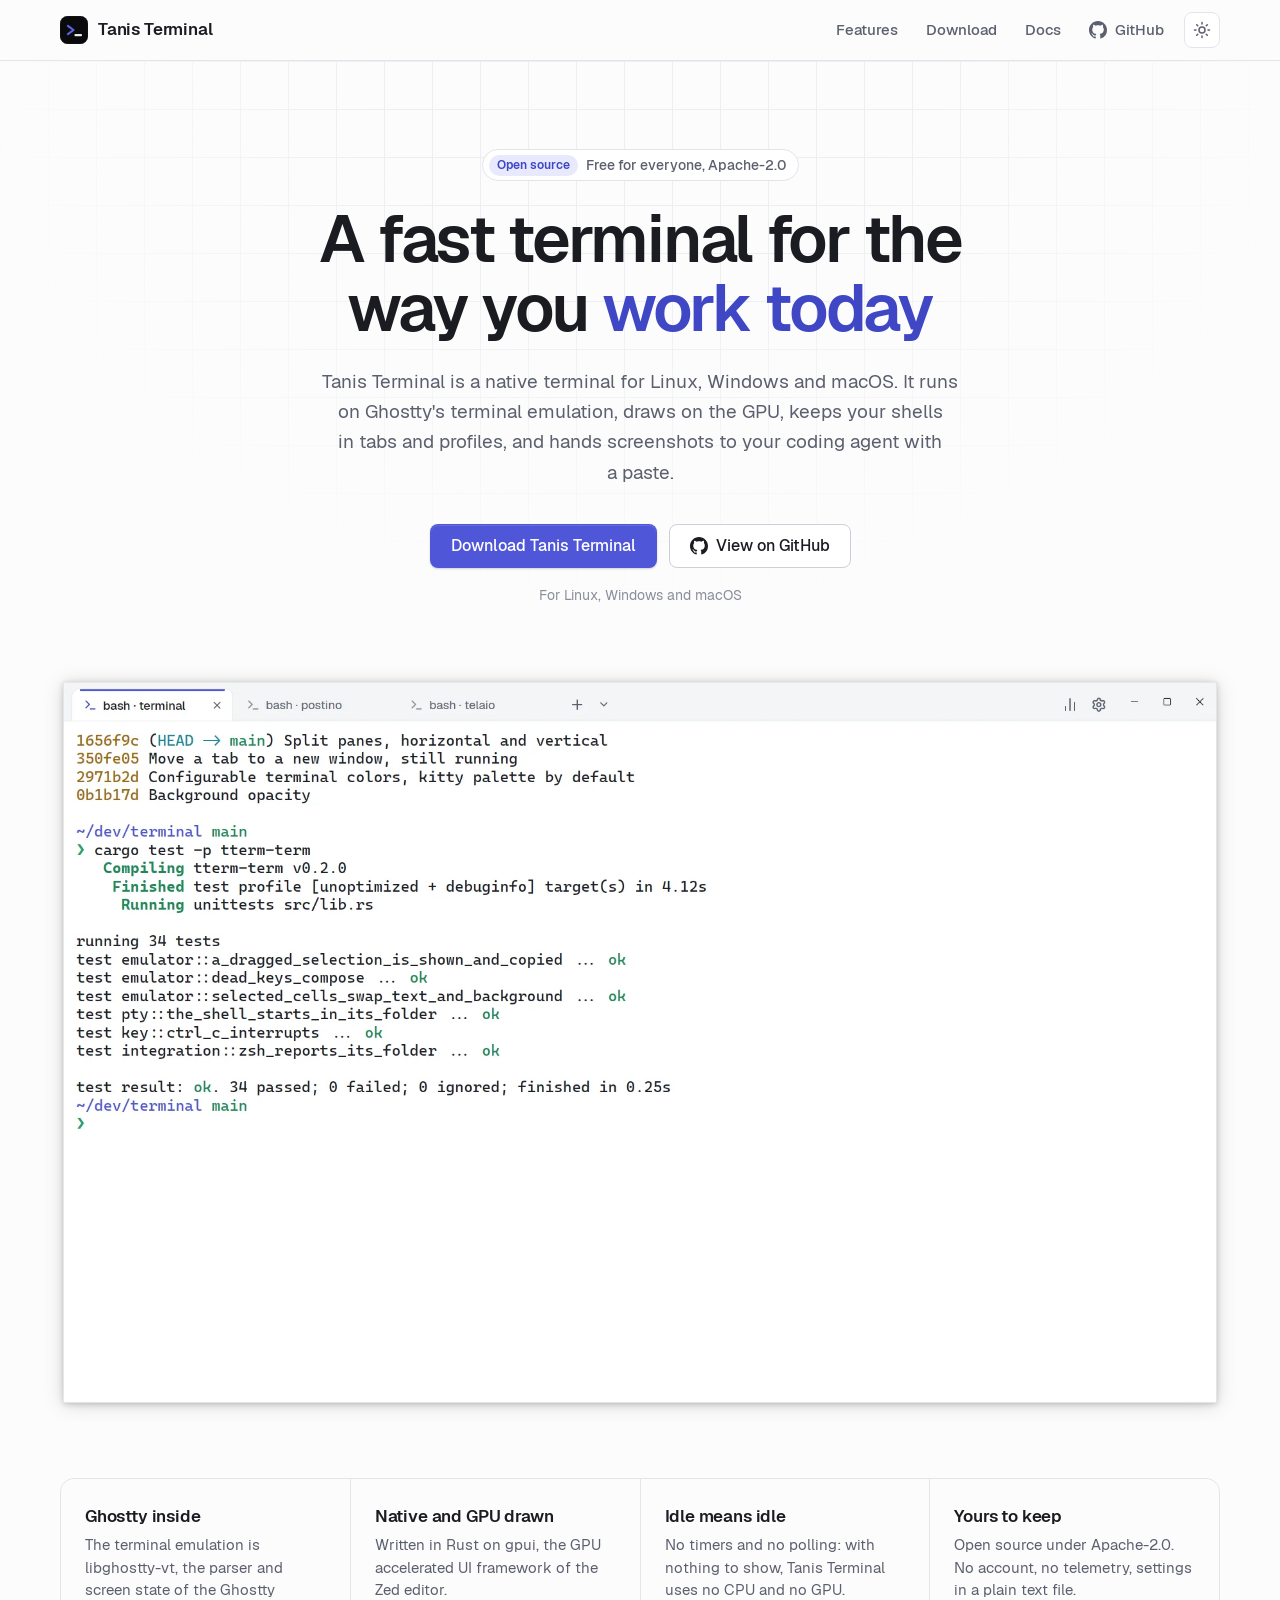
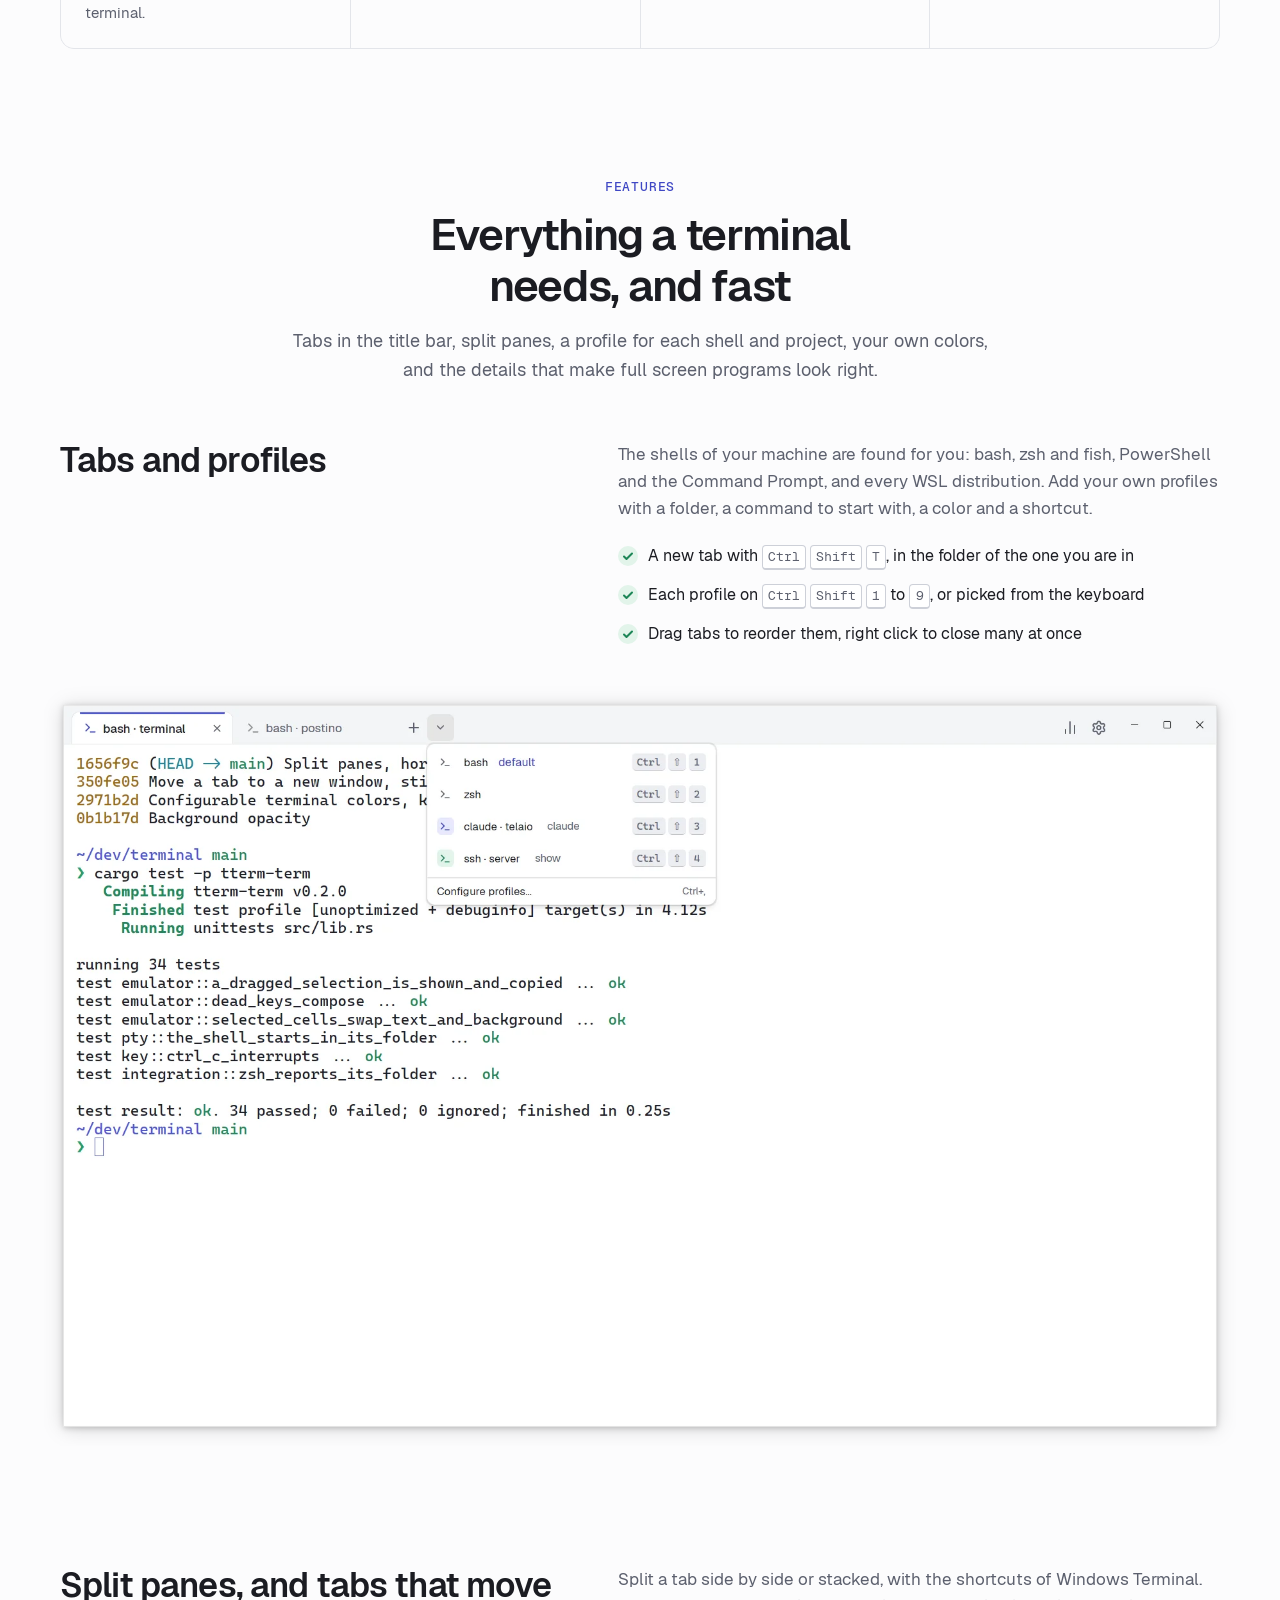
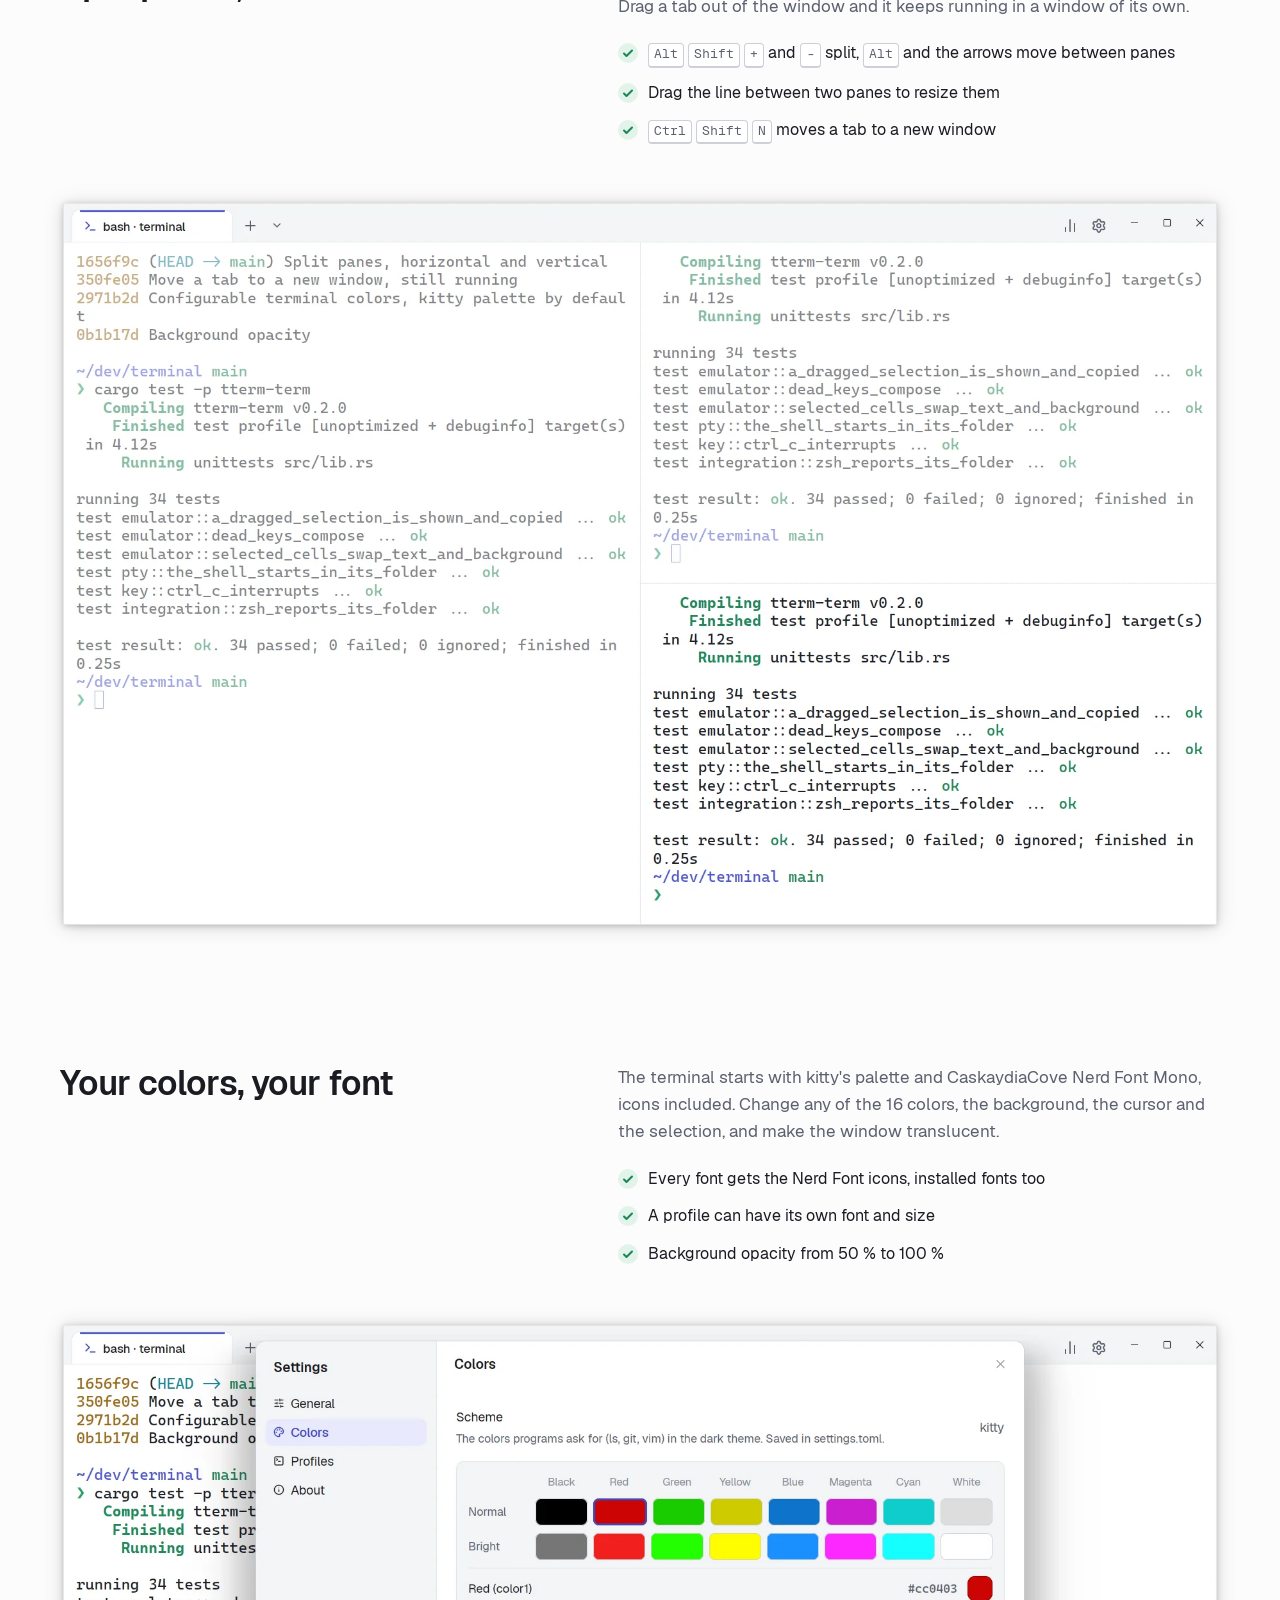
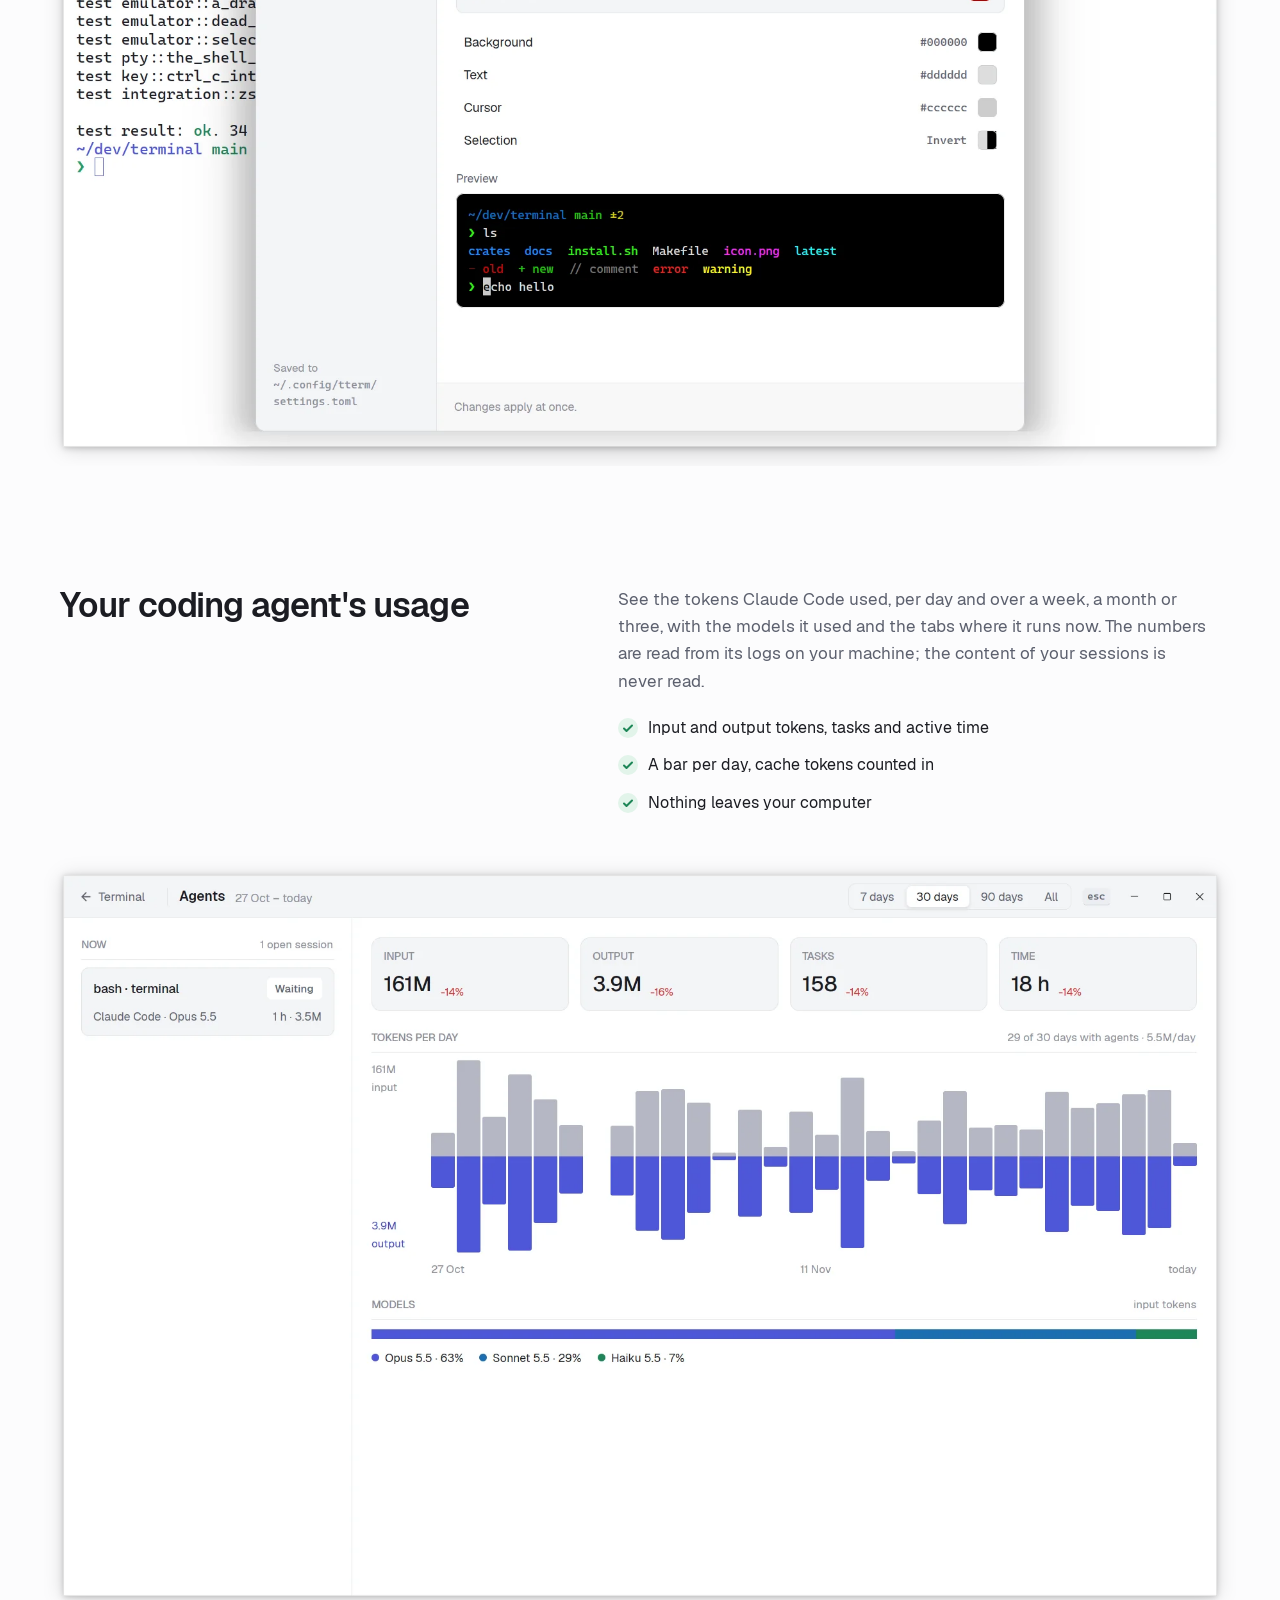
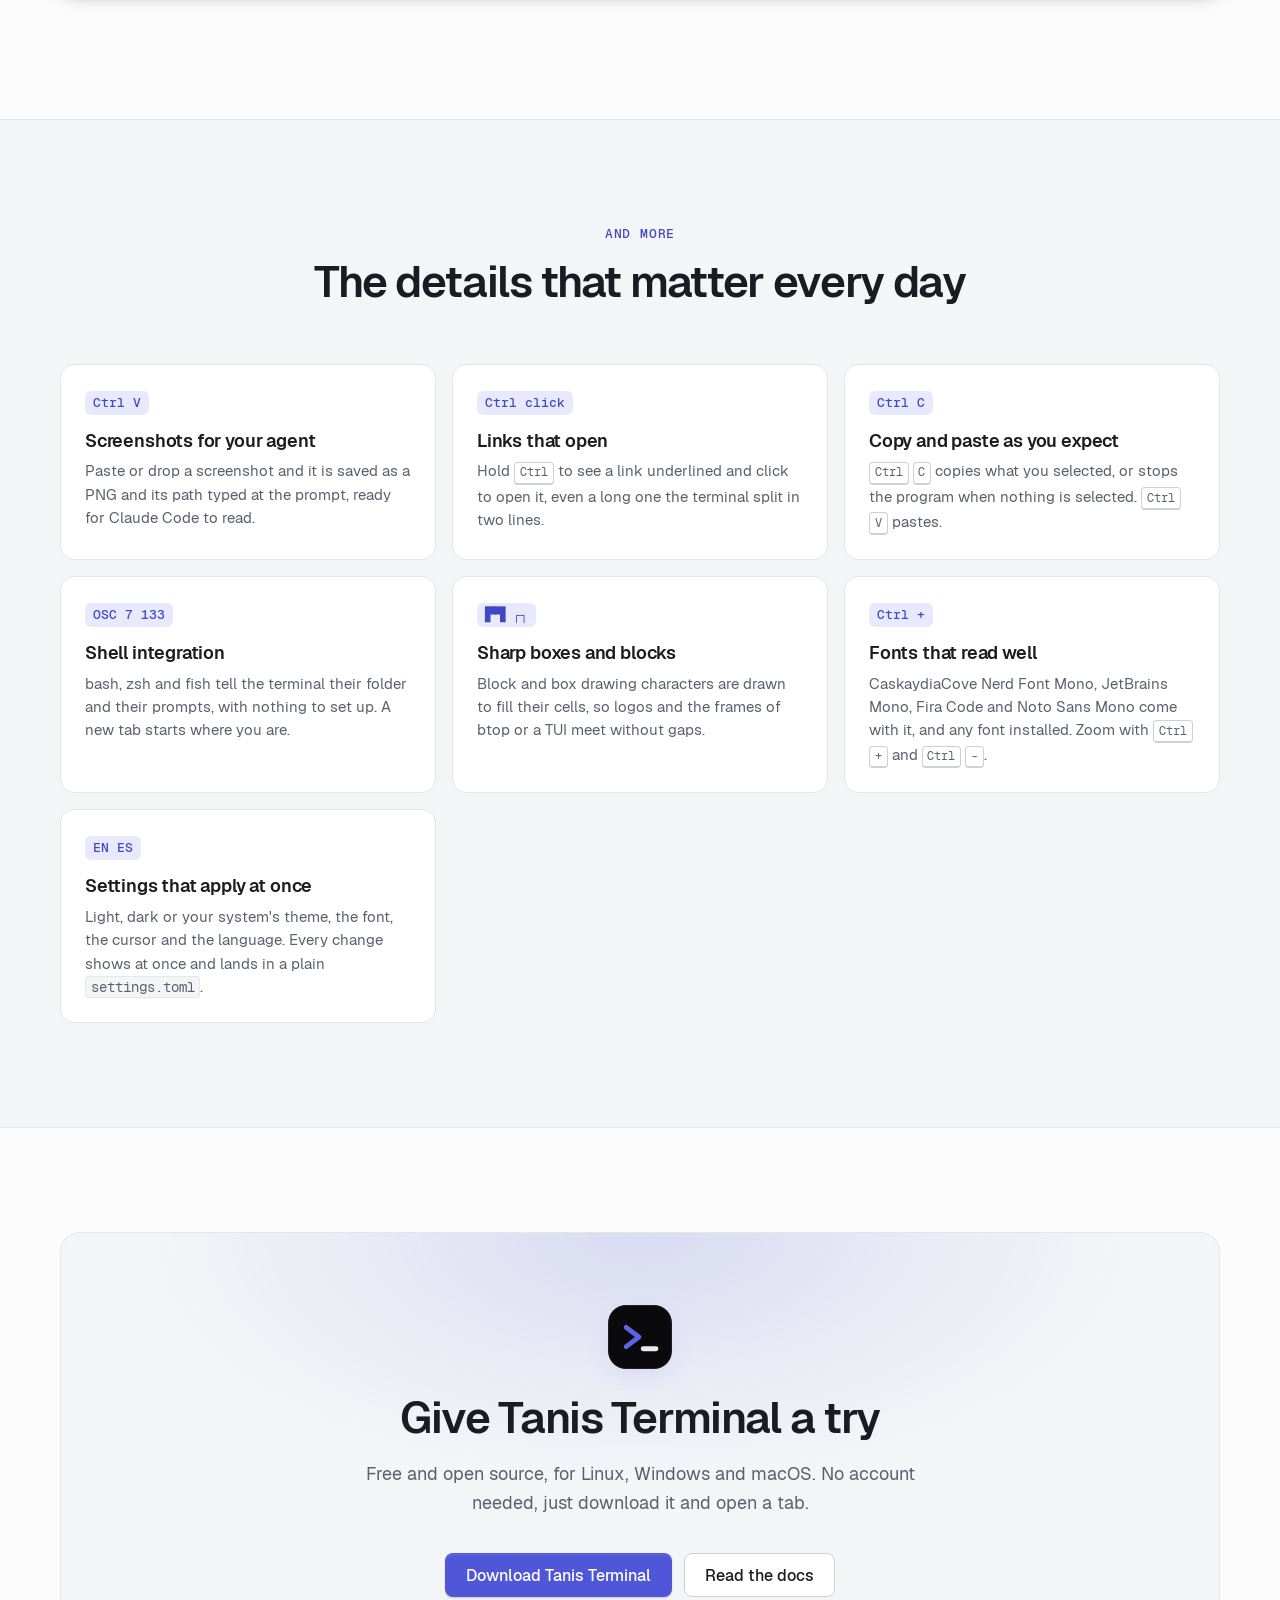
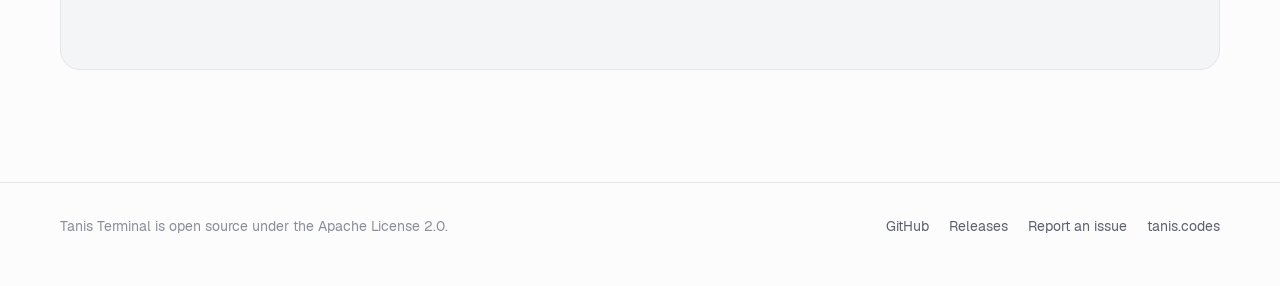
==== commit 0a3126e7: "Website screenshots taken with Postino's capture script site/screenshots/capture.sh (make screenshot" ====
--- a/site/index.html
+++ b/site/index.html
@@ -96,9 +96,9 @@
 
                 <div class="hero-shot">
                     <div class="shot">
-                        <img class="light" src="img/hero-light.webp" width="1800" height="1125" fetchpriority="high"
+                        <img class="light" src="img/hero-light.webp" width="1860" height="1185" fetchpriority="high"
                             alt="The Tanis Terminal window: three tabs in the title bar, a Git log and the output of cargo test.">
-                        <img class="dark" src="img/hero-dark.webp" width="1800" height="1125" fetchpriority="high"
+                        <img class="dark" src="img/hero-dark.webp" width="1860" height="1185" fetchpriority="high"
                             alt="The Tanis Terminal window: three tabs in the title bar, a Git log and the output of cargo test.">
                     </div>
                 </div>
@@ -121,7 +121,7 @@
                 <div class="section-head">
                     <span class="kicker">Features</span>
                     <h2>Everything a terminal needs, and fast</h2>
-                    <p>Tabs in the title bar, a profile for each shell and project, links you can open, and the details that make full screen programs look right.</p>
+                    <p>Tabs in the title bar, split panes, a profile for each shell and project, your own colors, and the details that make full screen programs look right.</p>
                 </div>
 
                 <div class="features">
@@ -138,13 +138,51 @@
                             </div>
                         </div>
                         <div class="shot">
-                            <img class="light" src="img/profiles-light.webp" width="1800" height="1125" loading="lazy"
+                            <img class="light" src="img/profiles-light.webp" width="1860" height="1185" loading="lazy"
                                 alt="The profiles menu open under the tab bar: the detected shells and three profiles of the user, each with its shortcut.">
-                            <img class="dark" src="img/profiles-dark.webp" width="1800" height="1125" loading="lazy"
+                            <img class="dark" src="img/profiles-dark.webp" width="1860" height="1185" loading="lazy"
                                 alt="The profiles menu open under the tab bar: the detected shells and three profiles of the user, each with its shortcut.">
                         </div>
                     </article>
 
+                    <article class="feature">
+                        <div class="copy">
+                            <h3>Split panes, and tabs that move</h3>
+                            <div class="text">
+                                <p>Split a tab side by side or stacked, with the shortcuts of Windows Terminal. Drag a tab out of the window and it keeps running in a window of its own.</p>
+                                <ul class="checks">
+                                    <li><kbd>Alt</kbd> <kbd>Shift</kbd> <kbd>+</kbd> and <kbd>-</kbd> split, <kbd>Alt</kbd> and the arrows move between panes</li>
+                                    <li>Drag the line between two panes to resize them</li>
+                                    <li><kbd>Ctrl</kbd> <kbd>Shift</kbd> <kbd>N</kbd> moves a tab to a new window</li>
+                                </ul>
+                            </div>
+                        </div>
+                        <div class="shot">
+                            <img class="light" src="img/panes-light.webp" width="1860" height="1185" loading="lazy"
+                                alt="A tab split in three panes: one on the left and two stacked on the right, the ones without the focus dimmed.">
+                            <img class="dark" src="img/panes-dark.webp" width="1860" height="1185" loading="lazy"
+                                alt="A tab split in three panes: one on the left and two stacked on the right, the ones without the focus dimmed.">
+                        </div>
+                    </article>
+                    <article class="feature">
+                        <div class="copy">
+                            <h3>Your colors, your font</h3>
+                            <div class="text">
+                                <p>The terminal starts with kitty's palette and CaskaydiaCove Nerd Font Mono, icons included. Change any of the 16 colors, the background, the cursor and the selection, and make the window translucent.</p>
+                                <ul class="checks">
+                                    <li>Every font gets the Nerd Font icons, installed fonts too</li>
+                                    <li>A profile can have its own font and size</li>
+                                    <li>Background opacity from 50 % to 100 %</li>
+                                </ul>
+                            </div>
+                        </div>
+                        <div class="shot">
+                            <img class="light" src="img/colors-light.webp" width="1860" height="1185" loading="lazy"
+                                alt="The Colors page of Settings: the 16 colors in two rows, the background, text, cursor and selection, and a preview.">
+                            <img class="dark" src="img/colors-dark.webp" width="1860" height="1185" loading="lazy"
+                                alt="The Colors page of Settings: the 16 colors in two rows, the background, text, cursor and selection, and a preview.">
+                        </div>
+                    </article>
                     <article class="feature">
                         <div class="copy">
                             <h3>Your coding agent's usage</h3>
@@ -158,9 +196,9 @@
                             </div>
                         </div>
                         <div class="shot">
-                            <img class="light" src="img/usage-light.webp" width="1800" height="1125" loading="lazy"
+                            <img class="light" src="img/usage-light.webp" width="1860" height="1185" loading="lazy"
                                 alt="The agent usage screen: totals of input and output tokens, tasks and time for 30 days, a bar per day and the share of each model.">
-                            <img class="dark" src="img/usage-dark.webp" width="1800" height="1125" loading="lazy"
+                            <img class="dark" src="img/usage-dark.webp" width="1860" height="1185" loading="lazy"
                                 alt="The agent usage screen: totals of input and output tokens, tasks and time for 30 days, a bar per day and the share of each model.">
                         </div>
                     </article>
@@ -203,7 +241,7 @@
                     <li class="card">
                         <span class="badge">Ctrl +</span>
                         <h3>Fonts that read well</h3>
-                        <p>Noto Sans Mono, JetBrains Mono, Cascadia Code and Fira Code come with it. Zoom with <kbd>Ctrl</kbd> <kbd>+</kbd> and <kbd>Ctrl</kbd> <kbd>-</kbd>.</p>
+                        <p>CaskaydiaCove Nerd Font Mono, JetBrains Mono, Fira Code and Noto Sans Mono come with it, and any font installed. Zoom with <kbd>Ctrl</kbd> <kbd>+</kbd> and <kbd>Ctrl</kbd> <kbd>-</kbd>.</p>
                     </li>
                     <li class="card">
                         <span class="badge">EN ES</span>
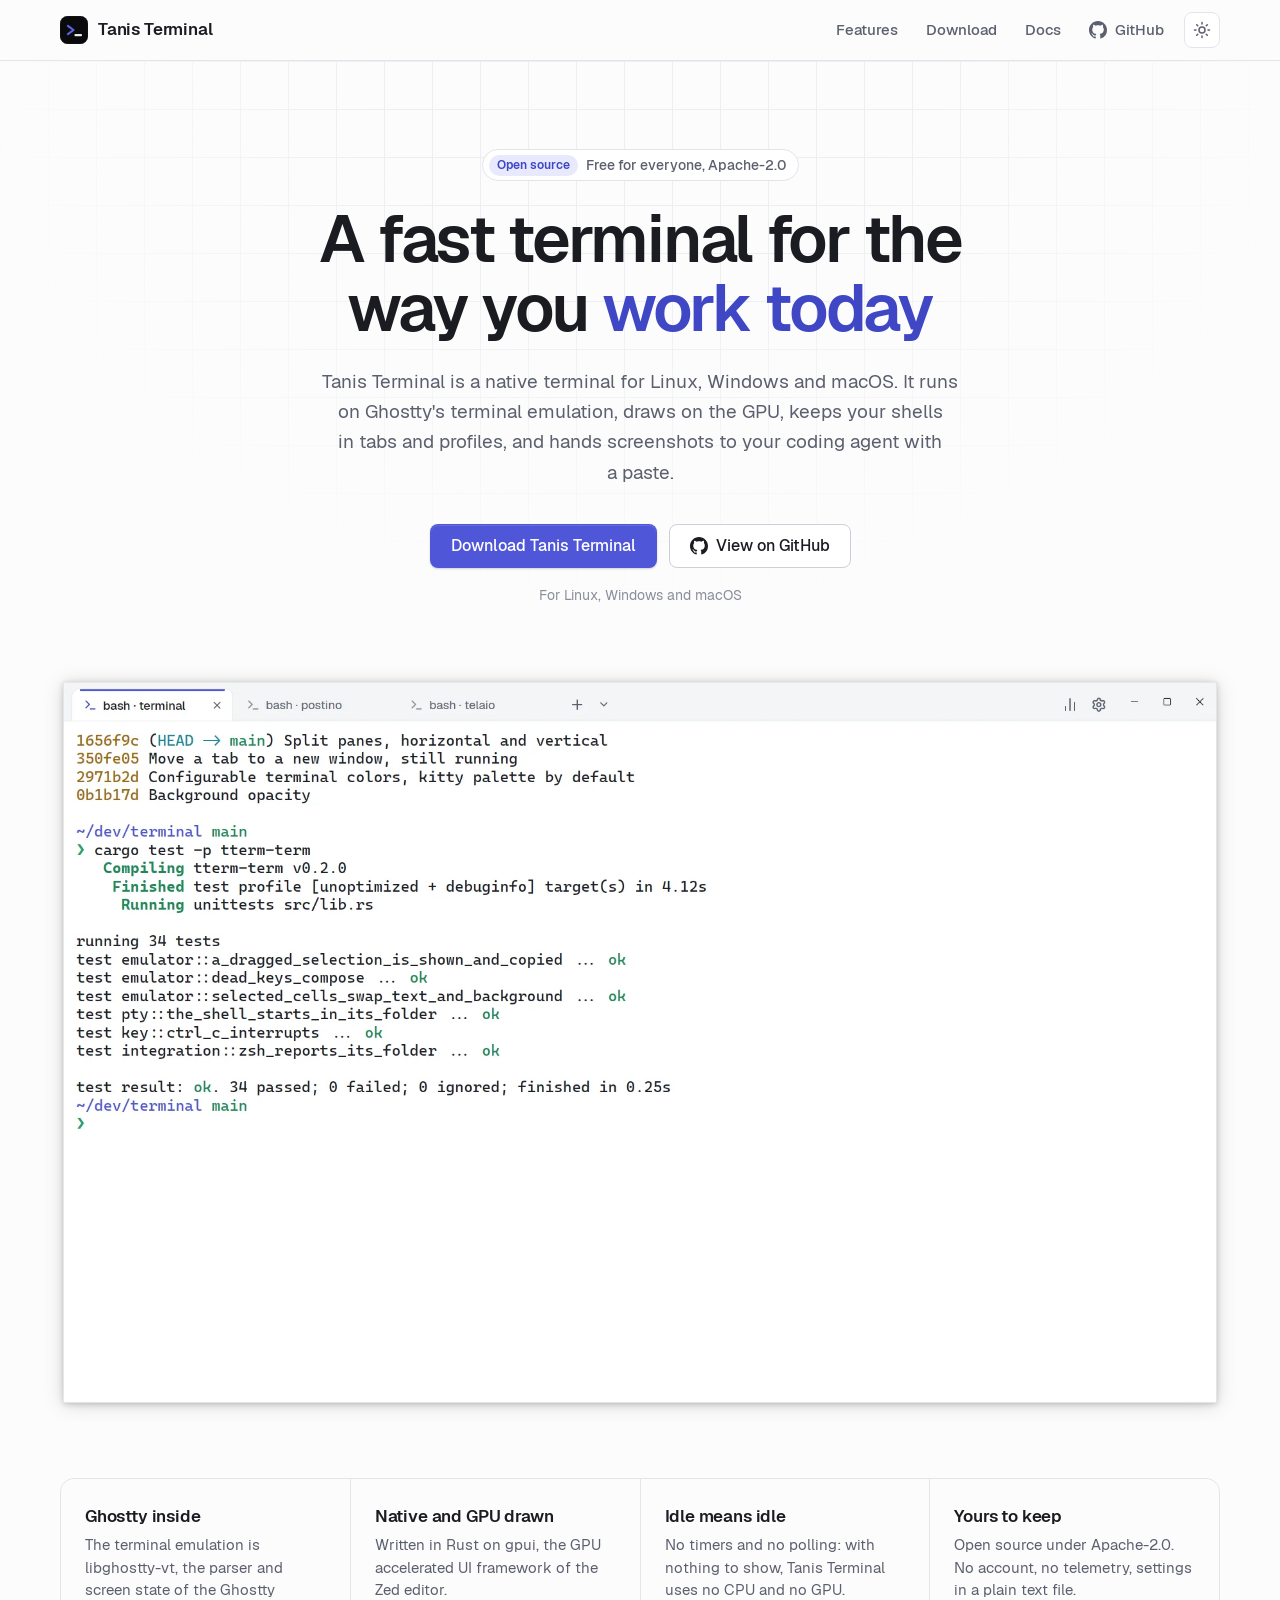
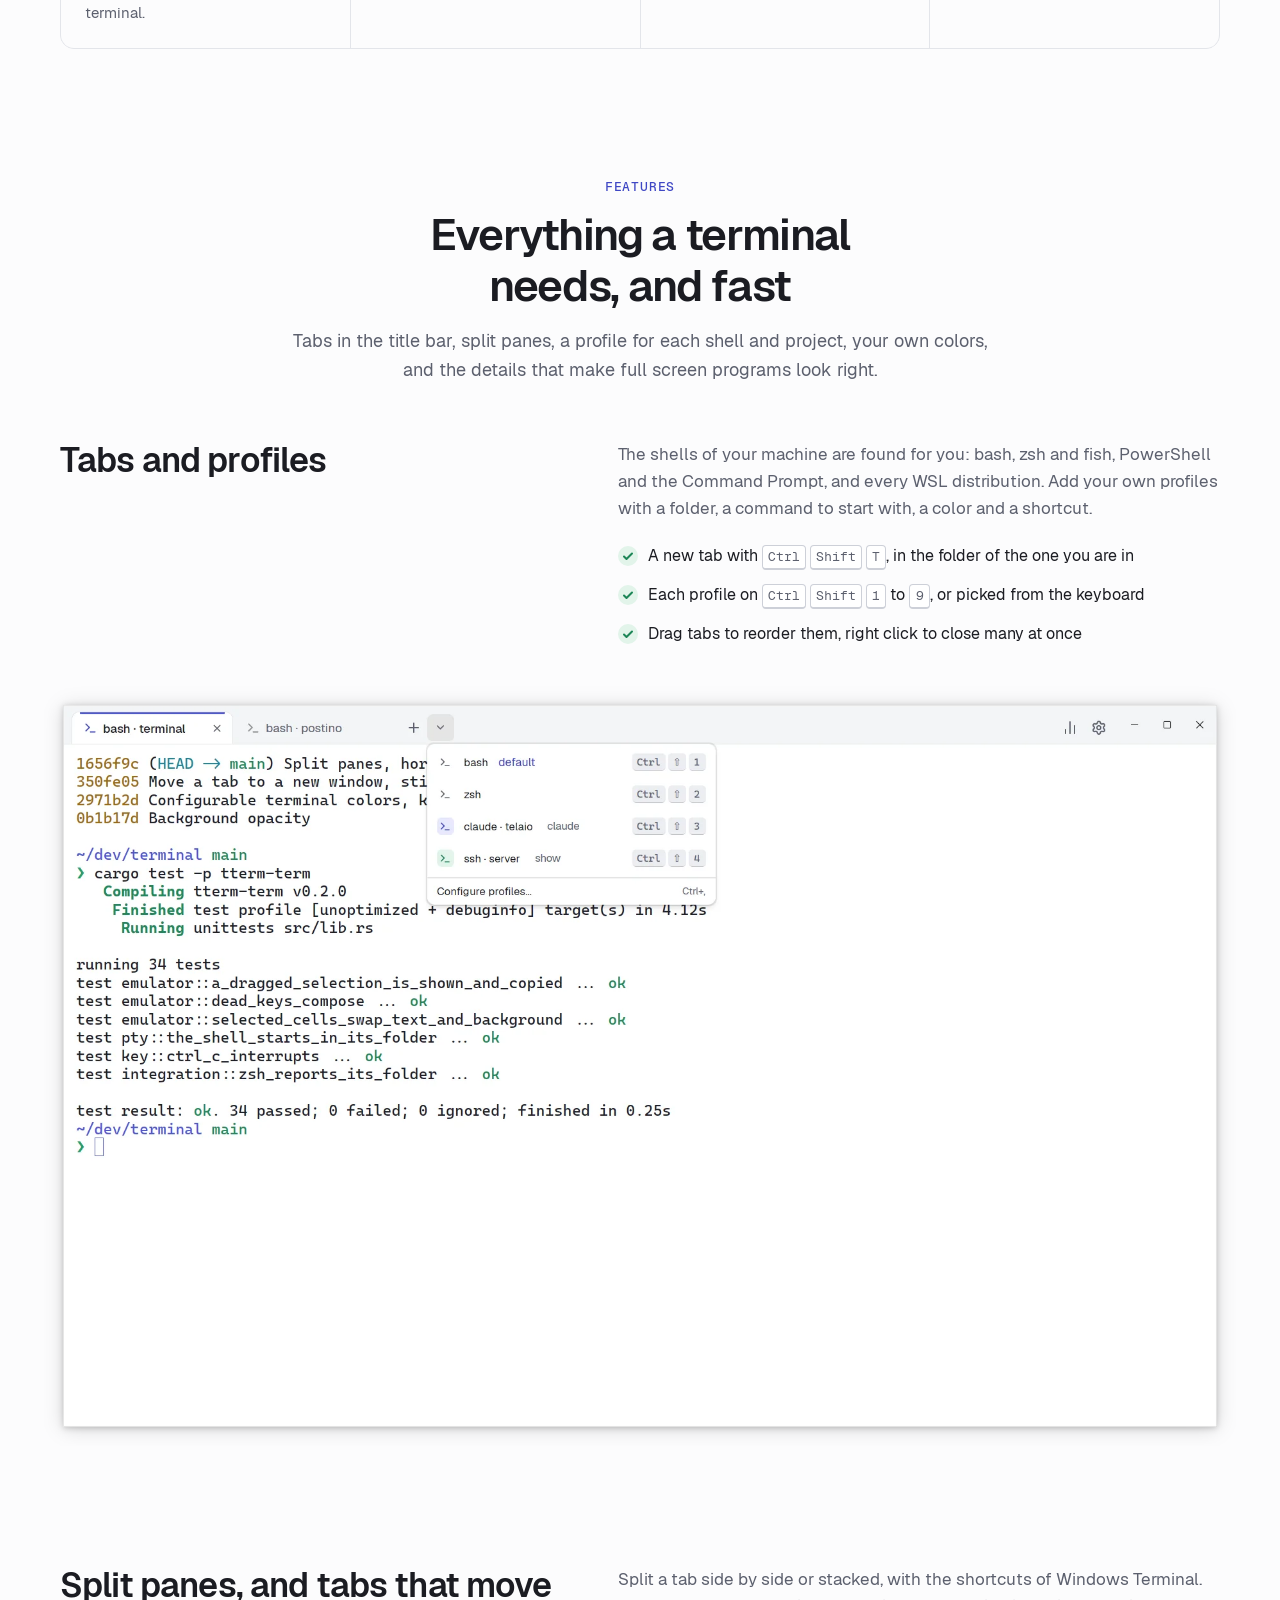
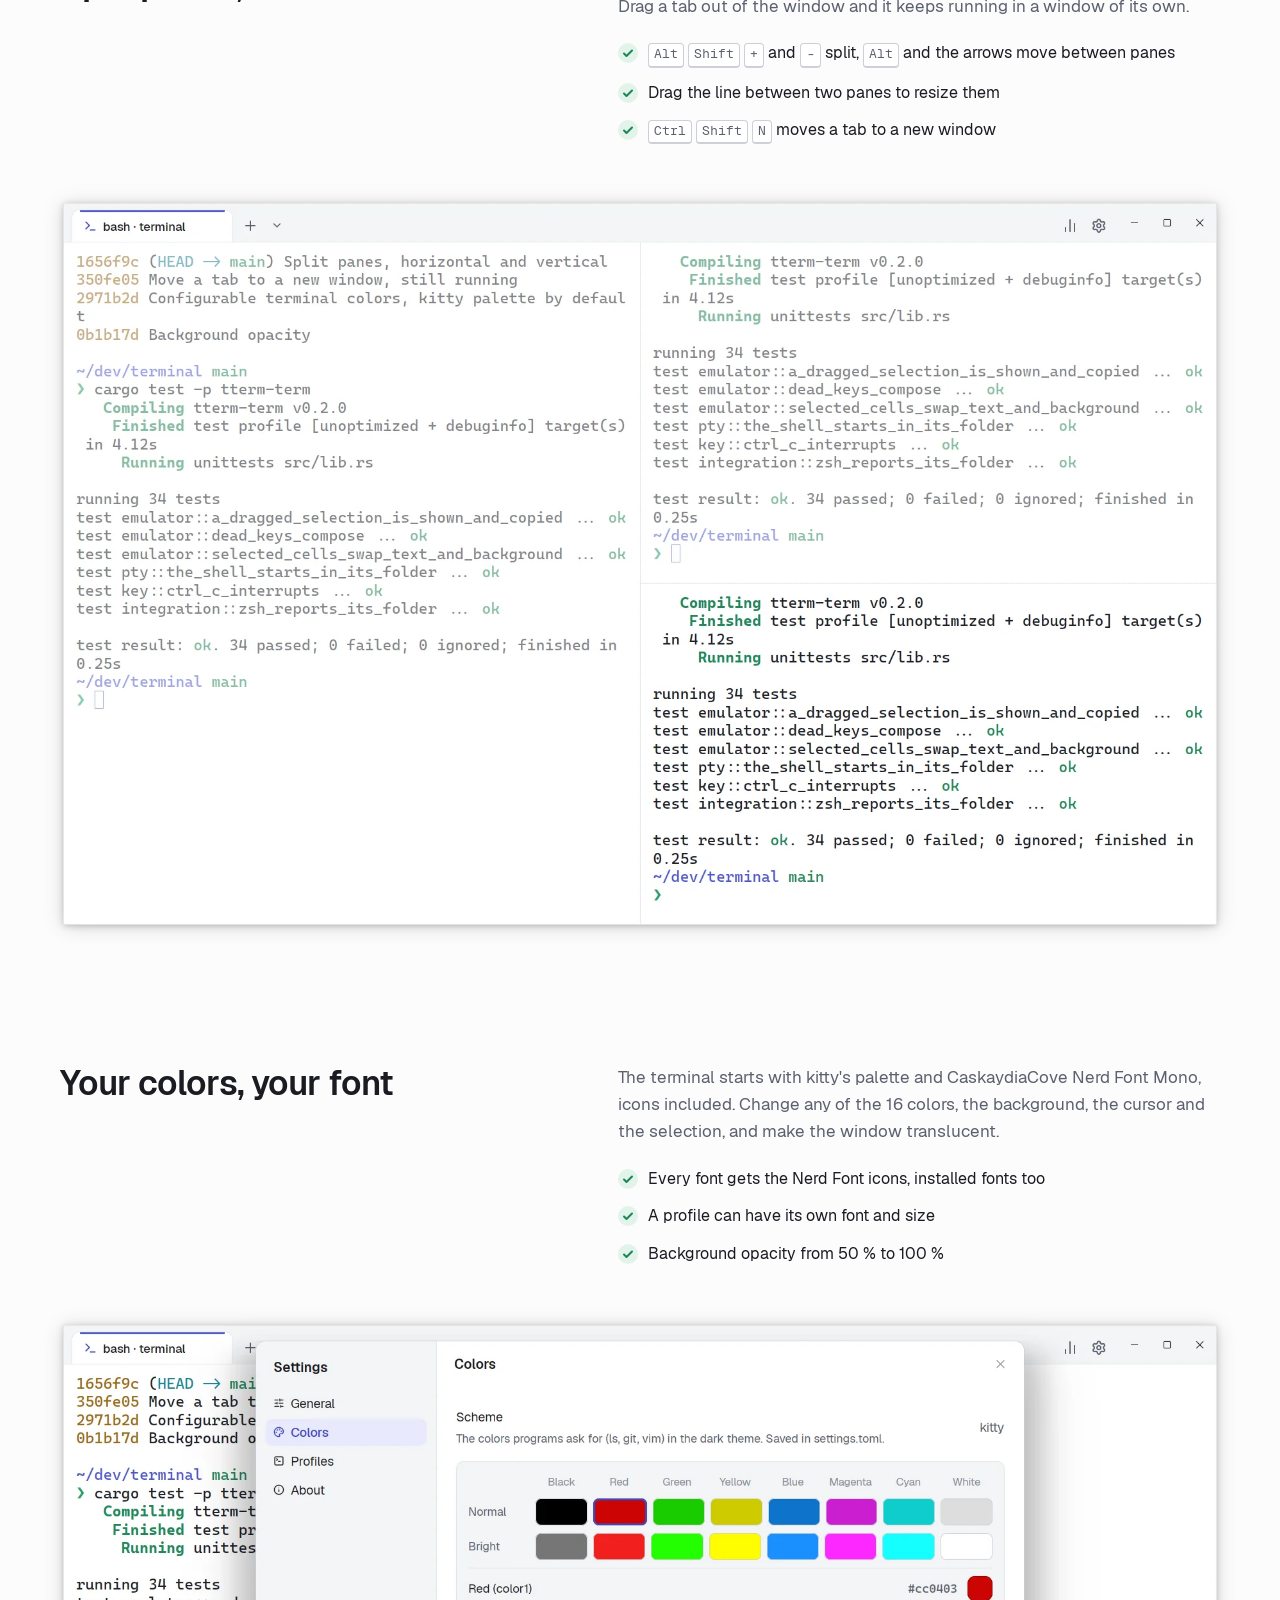
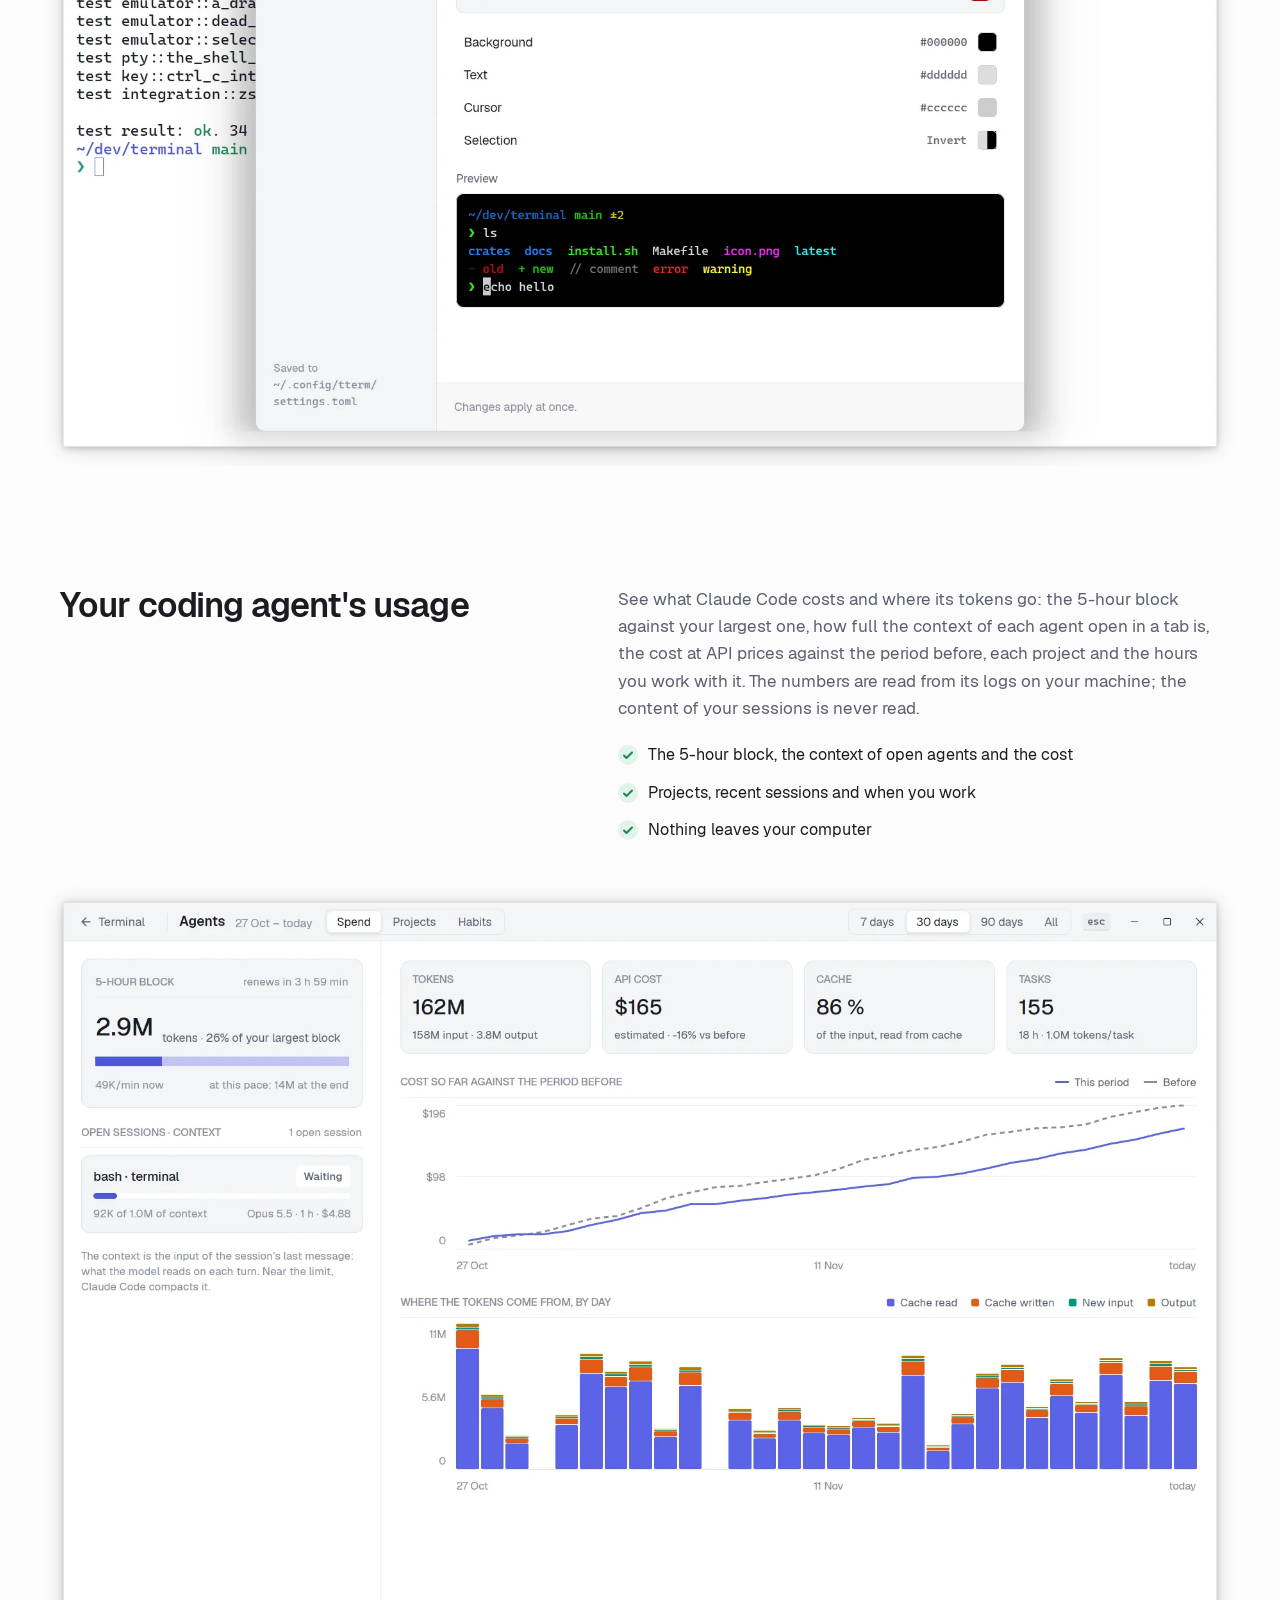
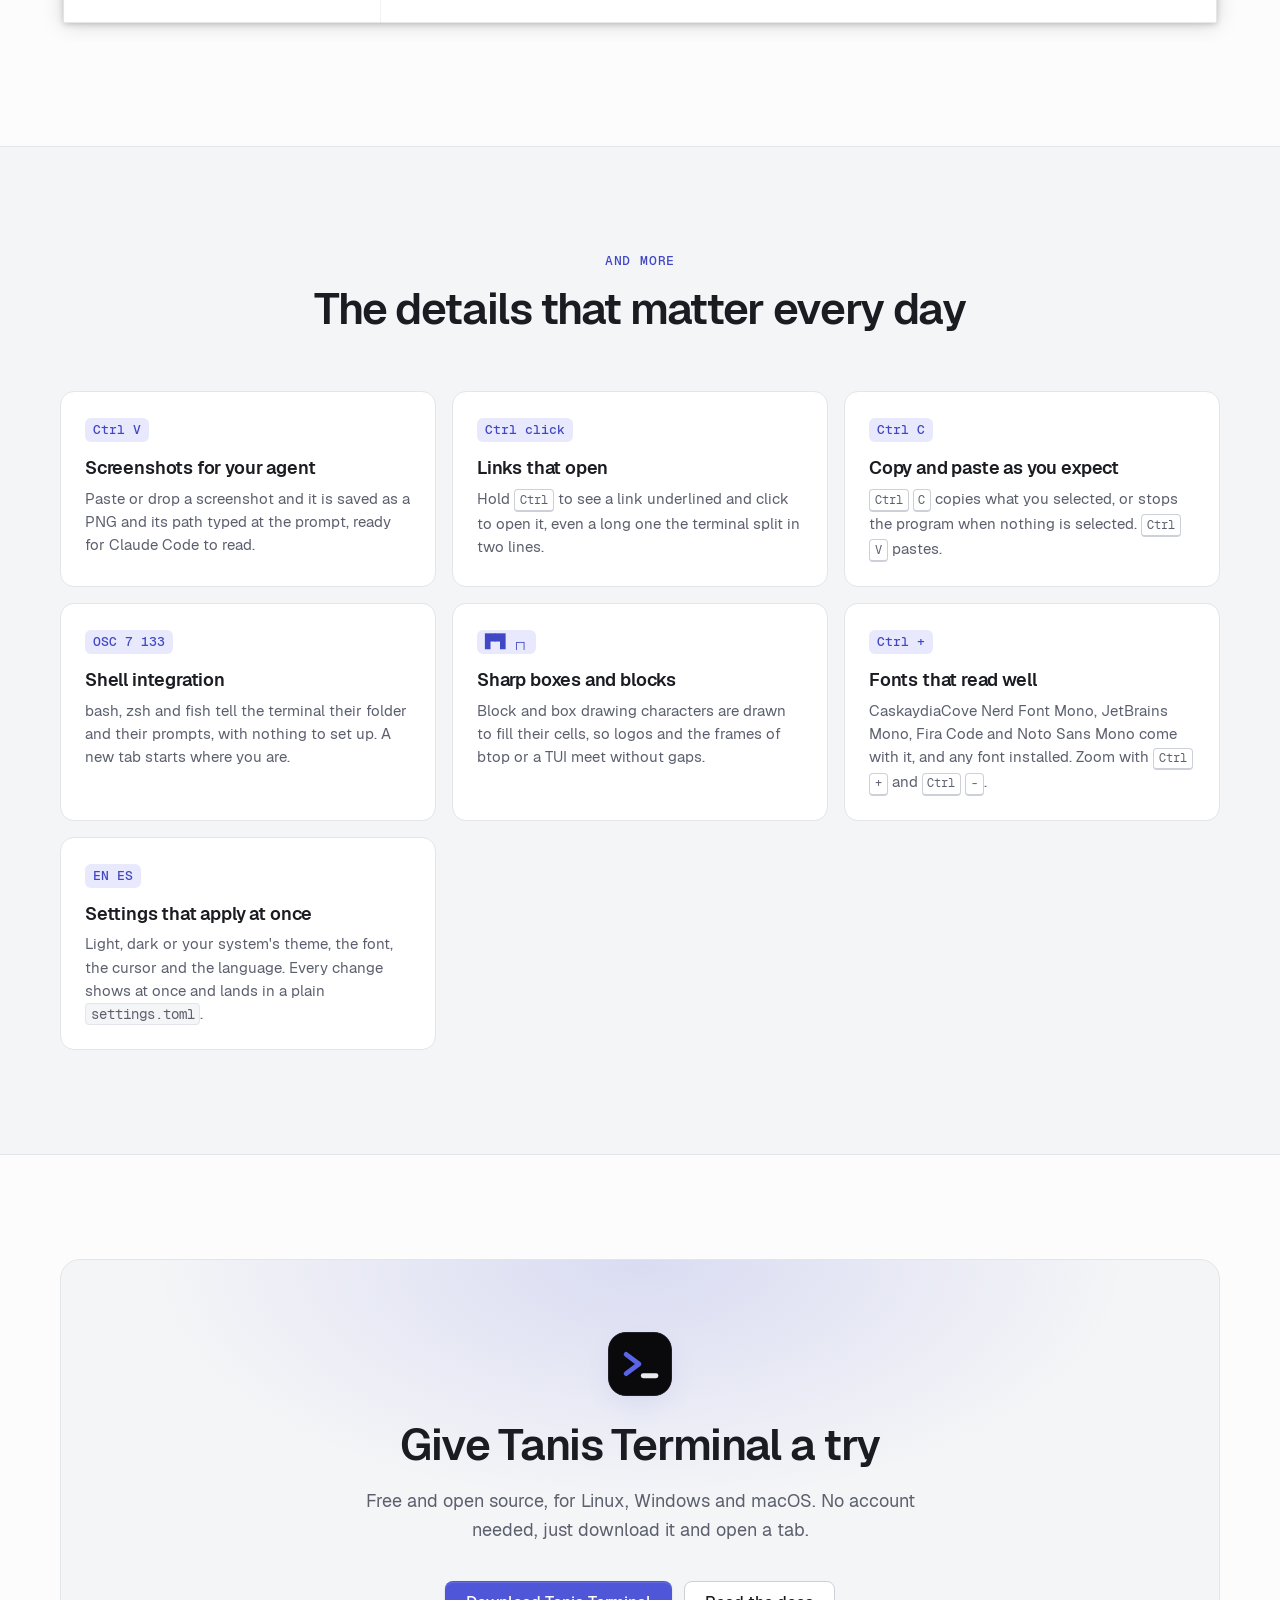
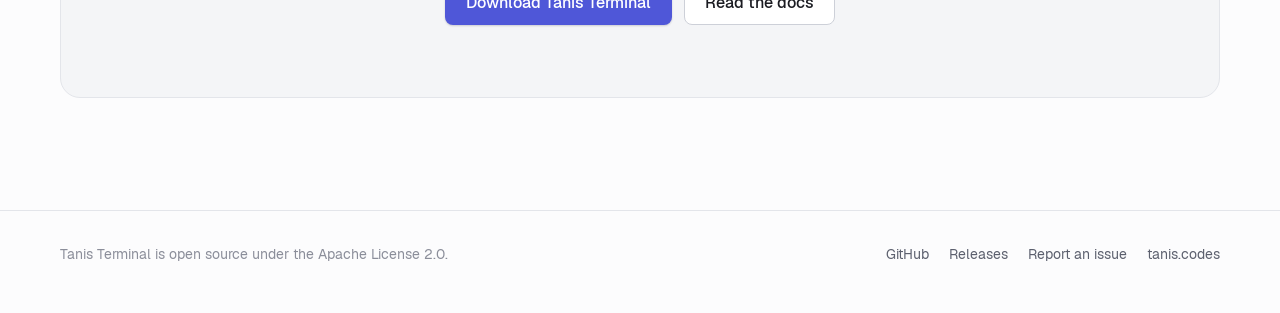
==== commit 99519995: "Take a new screenshot of the usage screen for the website The website showed the usage screen of 0.2" ====
--- a/site/index.html
+++ b/site/index.html
@@ -187,19 +187,19 @@
                         <div class="copy">
                             <h3>Your coding agent's usage</h3>
                             <div class="text">
-                                <p>See the tokens Claude Code used, per day and over a week, a month or three, with the models it used and the tabs where it runs now. The numbers are read from its logs on your machine; the content of your sessions is never read.</p>
-                                <ul class="checks">
-                                    <li>Input and output tokens, tasks and active time</li>
-                                    <li>A bar per day, cache tokens counted in</li>
+                                <p>See what Claude Code costs and where its tokens go: the 5-hour block against your largest one, how full the context of each agent open in a tab is, the cost at API prices against the period before, each project and the hours you work with it. The numbers are read from its logs on your machine; the content of your sessions is never read.</p>
+                                <ul class="checks">
+                                    <li>The 5-hour block, the context of open agents and the cost</li>
+                                    <li>Projects, recent sessions and when you work</li>
                                     <li>Nothing leaves your computer</li>
                                 </ul>
                             </div>
                         </div>
                         <div class="shot">
                             <img class="light" src="img/usage-light.webp" width="1860" height="1185" loading="lazy"
-                                alt="The agent usage screen: totals of input and output tokens, tasks and time for 30 days, a bar per day and the share of each model.">
+                                alt="The agent usage screen: the 5-hour block, the context of an agent open in a tab, tokens, cost at API prices, cache and tasks for 30 days, the cost so far against the period before and where the tokens come from each day.">
                             <img class="dark" src="img/usage-dark.webp" width="1860" height="1185" loading="lazy"
-                                alt="The agent usage screen: totals of input and output tokens, tasks and time for 30 days, a bar per day and the share of each model.">
+                                alt="The agent usage screen: the 5-hour block, the context of an agent open in a tab, tokens, cost at API prices, cache and tasks for 30 days, the cost so far against the period before and where the tokens come from each day.">
                         </div>
                     </article>
                 </div>
